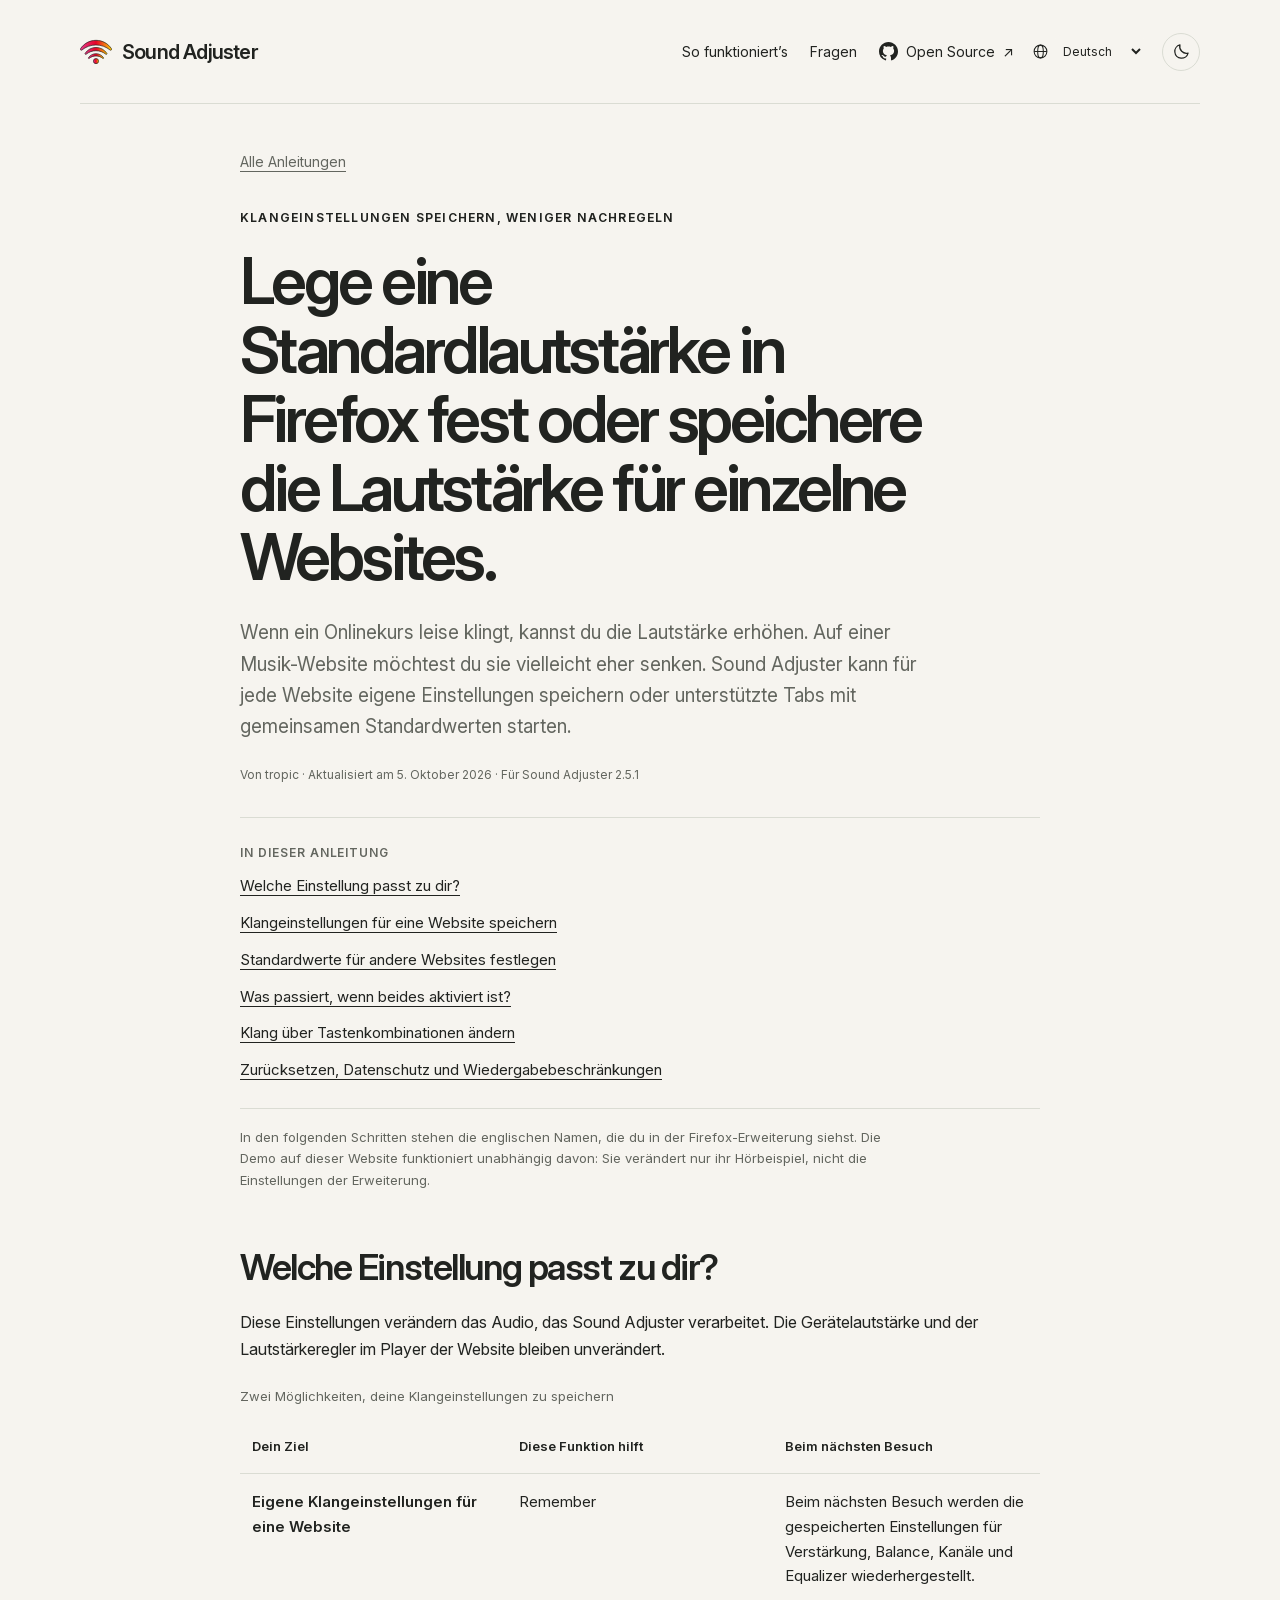
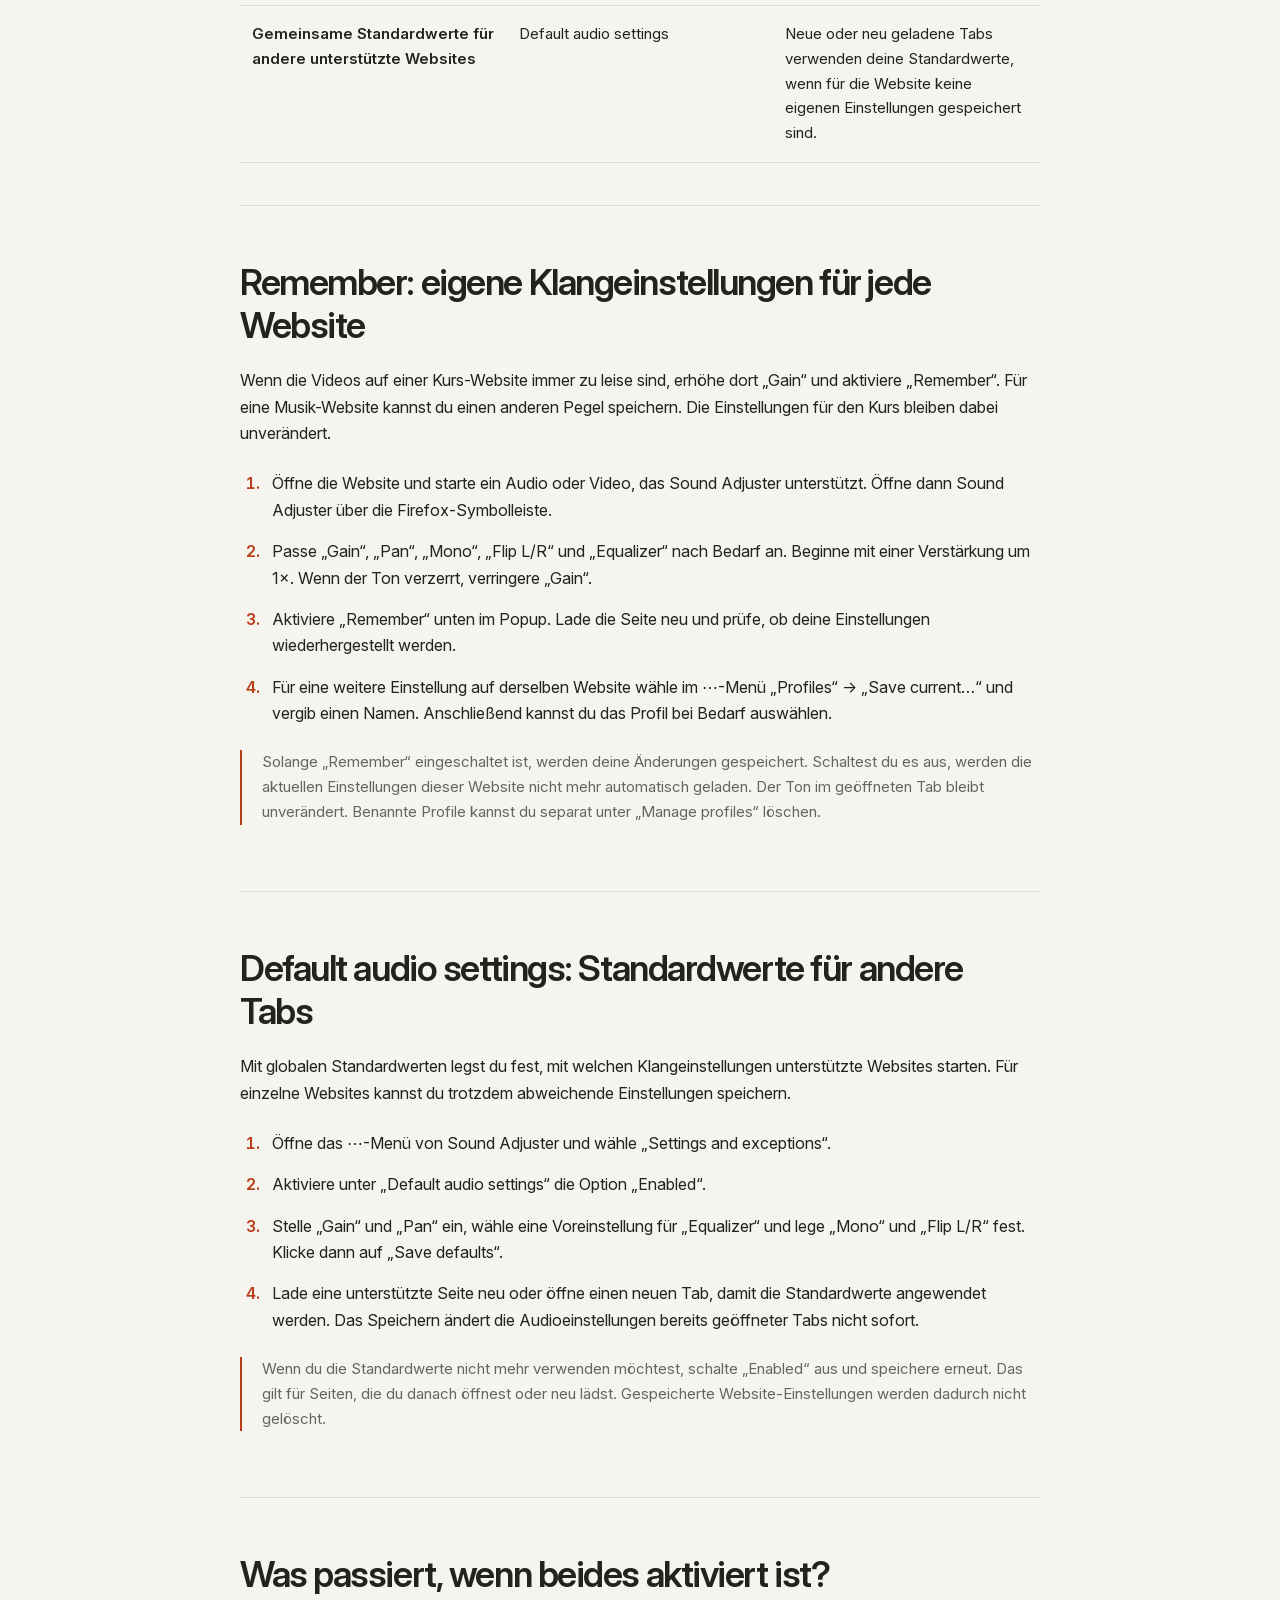
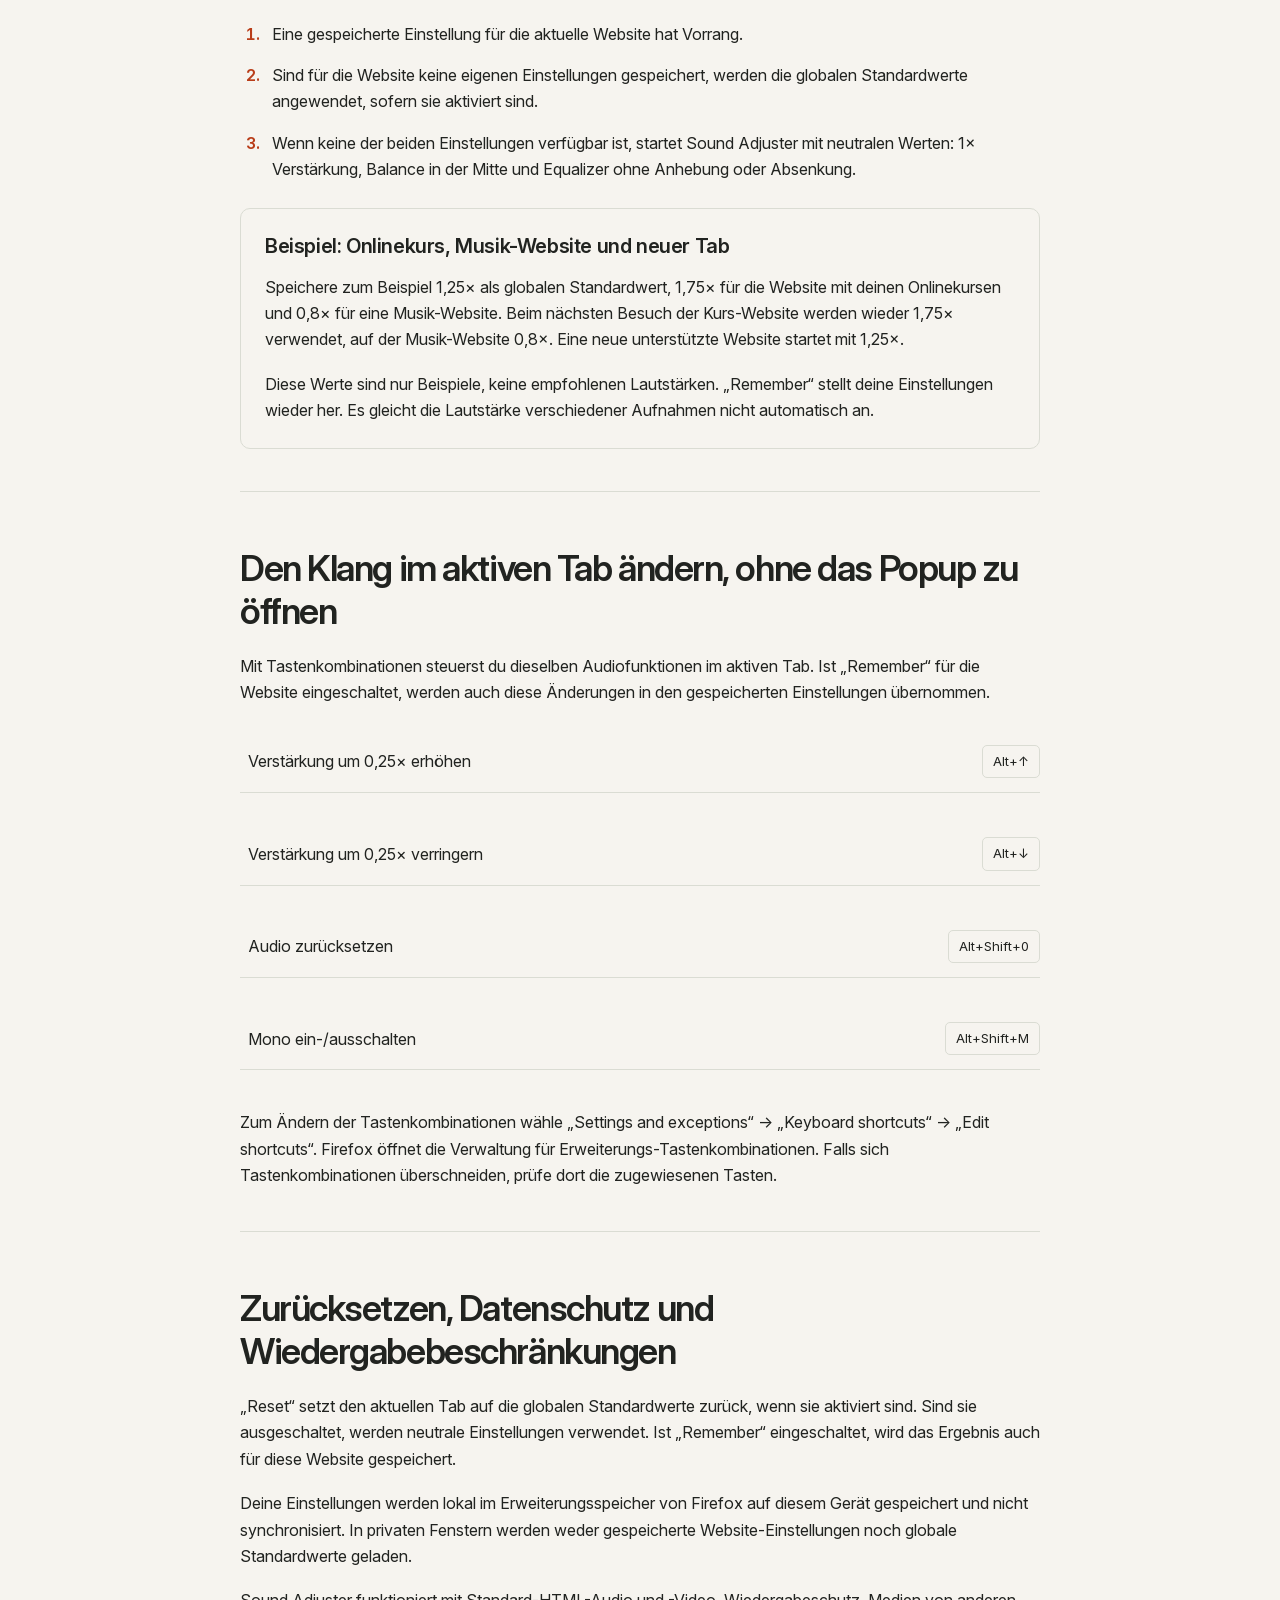
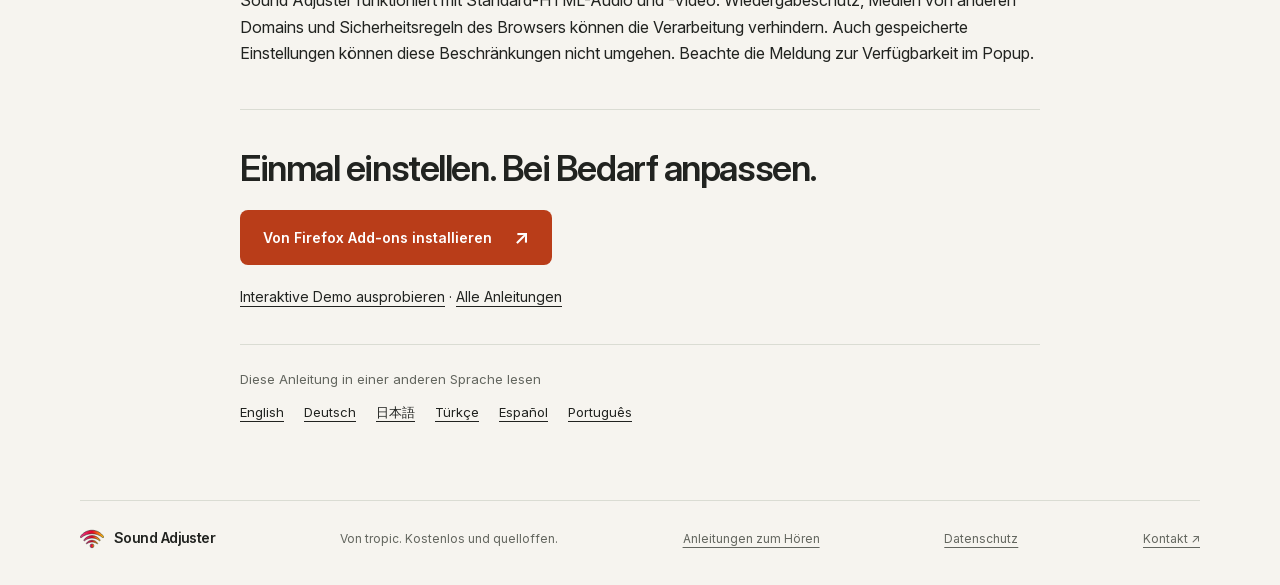
==== default-audio-settings-de.html @ 8ad69b67 "Refresh audio demo and add multilingual settings guide" ====
<!doctype html>
<html lang="de">
<head>
  <meta charset="utf-8">
  <meta name="viewport" content="width=device-width, initial-scale=1">
  <meta name="theme-color" content="#f6f4ef">
  <title>Standardlautstärke und Klangeinstellungen pro Website in Firefox - Sound Adjuster</title>
  <meta name="description" content="Lege eine Standardlautstärke in Firefox fest, speichere eigene Klangeinstellungen für jede Website und steuere den Klang im aktiven Tab mit den Tastenkombinationen von Sound Adjuster.">
  <meta property="og:type" content="article">
  <meta property="og:site_name" content="Sound Adjuster">
  <meta property="og:title" content="Standardlautstärke und Klangeinstellungen pro Website in Firefox - Sound Adjuster">
  <meta property="og:description" content="Lege eine Standardlautstärke in Firefox fest, speichere eigene Klangeinstellungen für jede Website und steuere den Klang im aktiven Tab mit den Tastenkombinationen von Sound Adjuster.">
  <link rel="canonical" href="https://sound-adjuster.github.io/default-audio-settings-de.html">
  <meta property="og:url" content="https://sound-adjuster.github.io/default-audio-settings-de.html">
  <meta name="twitter:card" content="summary_large_image">
  <meta property="og:image" content="https://sound-adjuster.github.io/assets/social-preview.png">
  <meta name="twitter:image" content="https://sound-adjuster.github.io/assets/social-preview.png">
  <meta name="twitter:title" content="Standardlautstärke und Klangeinstellungen pro Website in Firefox - Sound Adjuster">
  <meta name="twitter:description" content="Lege eine Standardlautstärke in Firefox fest, speichere eigene Klangeinstellungen für jede Website und steuere den Klang im aktiven Tab mit den Tastenkombinationen von Sound Adjuster.">
  <link rel="icon" href="assets/icon.svg" type="image/svg+xml">
  <link rel="preload" href="assets/InterVariable.woff2" as="font" type="font/woff2" crossorigin>
  <script src="theme.js"></script>
  <link rel="stylesheet" href="styles.css?v=20261005-guide2">
  <script src="locales.js?v=20261005-editorial1" defer></script>
  <script src="article-language.js?v=20261005-guide2" defer></script>
<script type="application/ld+json">
{
  "@context": "https://schema.org",
  "@type": "Article",
  "headline": "Lege eine Standardlautstärke in Firefox fest oder speichere die Lautstärke für einzelne Websites.",
  "description": "Lege eine Standardlautstärke in Firefox fest, speichere eigene Klangeinstellungen für jede Website und steuere den Klang im aktiven Tab mit den Tastenkombinationen von Sound Adjuster.",
  "mainEntityOfPage": "https://sound-adjuster.github.io/default-audio-settings-de.html",
  "image": "https://sound-adjuster.github.io/assets/social-preview.png",
  "dateModified": "2026-10-05",
  "author": {
    "@type": "Person",
    "name": "tropic"
  },
  "publisher": {
    "@type": "Organization",
    "name": "Sound Adjuster"
  },
  "inLanguage": "de"
}
</script>
  <link rel="alternate" hreflang="en" href="https://sound-adjuster.github.io/default-audio-settings.html">
  <link rel="alternate" hreflang="de" href="https://sound-adjuster.github.io/default-audio-settings-de.html">
  <link rel="alternate" hreflang="ja" href="https://sound-adjuster.github.io/default-audio-settings-ja.html">
  <link rel="alternate" hreflang="tr" href="https://sound-adjuster.github.io/default-audio-settings-tr.html">
  <link rel="alternate" hreflang="es" href="https://sound-adjuster.github.io/default-audio-settings-es.html">
  <link rel="alternate" hreflang="pt-PT" href="https://sound-adjuster.github.io/default-audio-settings-pt.html">
  <link rel="alternate" hreflang="x-default" href="https://sound-adjuster.github.io/default-audio-settings.html">
</head>
<body>
  <a class="skip" href="#main">Zum Inhalt springen</a>
  <header class="site-header wrap">
    <a class="brand" href="./" aria-label="Sound Adjuster Startseite"><img src="assets/icon.svg" width="32" height="32" alt=""><span>Sound Adjuster</span></a>
    <div class="header-actions">
      <nav aria-label="Hauptnavigation"><a class="nav-how" href="./#features">So funktioniert’s</a><a class="nav-questions" href="./#questions">Fragen</a><a class="source-link" href="https://github.com/tropicaddons/sound-adjuster" aria-label="Quellcode auf GitHub"><span class="github-mark" aria-hidden="true"></span><span class="source-label">Open Source</span><span aria-hidden="true">↗</span></a></nav>
      <label class="language-picker"><span class="visually-hidden">Sprache</span><svg width="17" height="17" viewbox="0 0 24 24" fill="none" stroke="currentColor" stroke-width="1.5" aria-hidden="true"><circle cx="12" cy="12" r="9"></circle><ellipse cx="12" cy="12" rx="4" ry="9"></ellipse><path d="M3 12h18"></path></svg><select id="site-language" aria-label="Sprache"><option value="en" lang="en">English</option><option value="de" lang="de" selected>Deutsch</option><option value="ja" lang="ja">日本語</option><option value="tr" lang="tr">Türkçe</option><option value="es" lang="es">Español</option><option value="pt" lang="pt">Português</option></select></label>
      <button class="theme-toggle" id="theme-toggle" type="button" aria-label="Dunkles Design" aria-pressed="false" title="Design wechseln"><svg class="moon-icon" viewbox="0 0 24 24" width="19" height="19" fill="none" stroke="currentColor" stroke-width="1.6" stroke-linecap="round" stroke-linejoin="round" aria-hidden="true"><path d="M20.3 14A8.5 8.5 0 0 1 10 3.7 8.5 8.5 0 1 0 20.3 14Z"></path></svg><svg class="sun-icon" viewbox="0 0 24 24" width="19" height="19" fill="none" stroke="currentColor" stroke-width="1.6" stroke-linecap="round" aria-hidden="true"><circle cx="12" cy="12" r="4"></circle><path d="M12 2v2m0 16v2M2 12h2m16 0h2M5 5l1.4 1.4m11.2 11.2L19 19M5 19l1.4-1.4M17.6 6.4 19 5"></path></svg></button>
    </div>
  </header>
  <main id="main" class="wrap guides-page audio-guide-page">
    <a class="back-link" href="guides.html">Alle Anleitungen</a>
    <article>
      <header><p class="eyebrow">Klangeinstellungen speichern, weniger nachregeln</p><h1>Lege eine Standardlautstärke in Firefox fest oder speichere die Lautstärke für einzelne Websites.</h1><p class="guide-intro">Wenn ein Onlinekurs leise klingt, kannst du die Lautstärke erhöhen. Auf einer Musik-Website möchtest du sie vielleicht eher senken. Sound Adjuster kann für jede Website eigene Einstellungen speichern oder unterstützte Tabs mit gemeinsamen Standardwerten starten.</p><p class="guide-byline">Von tropic · Aktualisiert am 5. Oktober 2026 · Für Sound Adjuster 2.5.1</p></header>
      <nav class="guide-contents" aria-label="In dieser Anleitung"><p>In dieser Anleitung</p><a href="#choose-settings">Welche Einstellung passt zu dir?</a><a href="#per-site-settings">Klangeinstellungen für eine Website speichern</a><a href="#global-defaults">Standardwerte für andere Websites festlegen</a><a href="#settings-priority">Was passiert, wenn beides aktiviert ist?</a><a href="#keyboard-shortcuts">Klang über Tastenkombinationen ändern</a><a href="#reset-and-limits">Zurücksetzen, Datenschutz und Wiedergabebeschränkungen</a></nav>
      <p class="guide-ui-note">In den folgenden Schritten stehen die englischen Namen, die du in der Firefox-Erweiterung siehst. Die Demo auf dieser Website funktioniert unabhängig davon: Sie verändert nur ihr Hörbeispiel, nicht die Einstellungen der Erweiterung.</p>
      <section class="listening-guide" id="choose-settings" aria-labelledby="choose-title"><h2 id="choose-title">Welche Einstellung passt zu dir?</h2><p>Diese Einstellungen verändern das Audio, das Sound Adjuster verarbeitet. Die Gerätelautstärke und der Lautstärkeregler im Player der Website bleiben unverändert.</p>
        <div class="guide-table-wrap"><table class="settings-comparison"><caption>Zwei Möglichkeiten, deine Klangeinstellungen zu speichern</caption><thead><tr><th scope="col">Dein Ziel</th><th scope="col">Diese Funktion hilft</th><th scope="col">Beim nächsten Besuch</th></tr></thead><tbody><tr><th scope="row">Eigene Klangeinstellungen für eine Website</th><td translate="no" lang="en">Remember</td><td>Beim nächsten Besuch werden die gespeicherten Einstellungen für Verstärkung, Balance, Kanäle und Equalizer wiederhergestellt.</td></tr><tr><th scope="row">Gemeinsame Standardwerte für andere unterstützte Websites</th><td translate="no" lang="en">Default audio settings</td><td>Neue oder neu geladene Tabs verwenden deine Standardwerte, wenn für die Website keine eigenen Einstellungen gespeichert sind.</td></tr></tbody></table></div>
      </section>
      <section class="listening-guide" id="per-site-settings" aria-labelledby="per-site-title"><h2 id="per-site-title">Remember: eigene Klangeinstellungen für jede Website</h2><p>Wenn die Videos auf einer Kurs-Website immer zu leise sind, erhöhe dort „Gain“ und aktiviere „Remember“. Für eine Musik-Website kannst du einen anderen Pegel speichern. Die Einstellungen für den Kurs bleiben dabei unverändert.</p><ol><li>Öffne die Website und starte ein Audio oder Video, das Sound Adjuster unterstützt. Öffne dann Sound Adjuster über die Firefox-Symbolleiste.</li><li>Passe „Gain“, „Pan“, „Mono“, „Flip L/R“ und „Equalizer“ nach Bedarf an. Beginne mit einer Verstärkung um 1×. Wenn der Ton verzerrt, verringere „Gain“.</li><li>Aktiviere „Remember“ unten im Popup. Lade die Seite neu und prüfe, ob deine Einstellungen wiederhergestellt werden.</li><li>Für eine weitere Einstellung auf derselben Website wähle im ⋯-Menü „Profiles“ → „Save current…“ und vergib einen Namen. Anschließend kannst du das Profil bei Bedarf auswählen.</li></ol><p class="guide-note">Solange „Remember“ eingeschaltet ist, werden deine Änderungen gespeichert. Schaltest du es aus, werden die aktuellen Einstellungen dieser Website nicht mehr automatisch geladen. Der Ton im geöffneten Tab bleibt unverändert. Benannte Profile kannst du separat unter „Manage profiles“ löschen.</p></section>
      <section class="listening-guide" id="global-defaults" aria-labelledby="global-title"><h2 id="global-title">Default audio settings: Standardwerte für andere Tabs</h2><p>Mit globalen Standardwerten legst du fest, mit welchen Klangeinstellungen unterstützte Websites starten. Für einzelne Websites kannst du trotzdem abweichende Einstellungen speichern.</p><ol><li>Öffne das ⋯-Menü von Sound Adjuster und wähle „Settings and exceptions“.</li><li>Aktiviere unter „Default audio settings“ die Option „Enabled“.</li><li>Stelle „Gain“ und „Pan“ ein, wähle eine Voreinstellung für „Equalizer“ und lege „Mono“ und „Flip L/R“ fest. Klicke dann auf „Save defaults“.</li><li>Lade eine unterstützte Seite neu oder öffne einen neuen Tab, damit die Standardwerte angewendet werden. Das Speichern ändert die Audioeinstellungen bereits geöffneter Tabs nicht sofort.</li></ol><p class="guide-note">Wenn du die Standardwerte nicht mehr verwenden möchtest, schalte „Enabled“ aus und speichere erneut. Das gilt für Seiten, die du danach öffnest oder neu lädst. Gespeicherte Website-Einstellungen werden dadurch nicht gelöscht.</p></section>
      <section class="listening-guide" id="settings-priority" aria-labelledby="priority-title"><h2 id="priority-title">Was passiert, wenn beides aktiviert ist?</h2><ol class="settings-priority"><li>Eine gespeicherte Einstellung für die aktuelle Website hat Vorrang.</li><li>Sind für die Website keine eigenen Einstellungen gespeichert, werden die globalen Standardwerte angewendet, sofern sie aktiviert sind.</li><li>Wenn keine der beiden Einstellungen verfügbar ist, startet Sound Adjuster mit neutralen Werten: 1× Verstärkung, Balance in der Mitte und Equalizer ohne Anhebung oder Absenkung.</li></ol><div class="guide-example"><h3>Beispiel: Onlinekurs, Musik-Website und neuer Tab</h3><p>Speichere zum Beispiel 1,25× als globalen Standardwert, 1,75× für die Website mit deinen Onlinekursen und 0,8× für eine Musik-Website. Beim nächsten Besuch der Kurs-Website werden wieder 1,75× verwendet, auf der Musik-Website 0,8×. Eine neue unterstützte Website startet mit 1,25×.</p><p>Diese Werte sind nur Beispiele, keine empfohlenen Lautstärken. „Remember“ stellt deine Einstellungen wieder her. Es gleicht die Lautstärke verschiedener Aufnahmen nicht automatisch an.</p></div></section>
      <section class="listening-guide" id="keyboard-shortcuts" aria-labelledby="shortcuts-title"><h2 id="shortcuts-title">Den Klang im aktiven Tab ändern, ohne das Popup zu öffnen</h2><p>Mit Tastenkombinationen steuerst du dieselben Audiofunktionen im aktiven Tab. Ist „Remember“ für die Website eingeschaltet, werden auch diese Änderungen in den gespeicherten Einstellungen übernommen.</p><ul class="guide-shortcuts"><li><span>Verstärkung um 0,25× erhöhen</span><kbd>Alt+↑</kbd></li><li><span>Verstärkung um 0,25× verringern</span><kbd>Alt+↓</kbd></li><li><span>Audio zurücksetzen</span><kbd>Alt+Shift+0</kbd></li><li><span>Mono ein-/ausschalten</span><kbd>Alt+Shift+M</kbd></li></ul><p>Zum Ändern der Tastenkombinationen wähle „Settings and exceptions“ → „Keyboard shortcuts“ → „Edit shortcuts“. Firefox öffnet die Verwaltung für Erweiterungs-Tastenkombinationen. Falls sich Tastenkombinationen überschneiden, prüfe dort die zugewiesenen Tasten.</p></section>
      <section class="listening-guide" id="reset-and-limits" aria-labelledby="reset-title"><h2 id="reset-title">Zurücksetzen, Datenschutz und Wiedergabebeschränkungen</h2><p>„Reset“ setzt den aktuellen Tab auf die globalen Standardwerte zurück, wenn sie aktiviert sind. Sind sie ausgeschaltet, werden neutrale Einstellungen verwendet. Ist „Remember“ eingeschaltet, wird das Ergebnis auch für diese Website gespeichert.</p><p>Deine Einstellungen werden lokal im Erweiterungsspeicher von Firefox auf diesem Gerät gespeichert und nicht synchronisiert. In privaten Fenstern werden weder gespeicherte Website-Einstellungen noch globale Standardwerte geladen.</p><p>Sound Adjuster funktioniert mit Standard-HTML-Audio und -Video. Wiedergabeschutz, Medien von anderen Domains und Sicherheitsregeln des Browsers können die Verarbeitung verhindern. Auch gespeicherte Einstellungen können diese Beschränkungen nicht umgehen. Beachte die Meldung zur Verfügbarkeit im Popup.</p></section>
      <section class="guide-support"><h2>Einmal einstellen. Bei Bedarf anpassen.</h2><a class="button" href="https://addons.mozilla.org/en-US/firefox/addon/sound-adjuster/?utm_source=product_site&amp;utm_medium=website&amp;utm_campaign=firefox_launch&amp;utm_content=default_audio_guide">Von Firefox Add-ons installieren<span aria-hidden="true">↗</span></a><p><a href="./#demo">Interaktive Demo ausprobieren</a> · <a href="guides.html">Alle Anleitungen</a></p></section>
    </article>
    <nav class="article-language-links" aria-label="Diese Anleitung in einer anderen Sprache lesen"><p>Diese Anleitung in einer anderen Sprache lesen</p><a href="default-audio-settings.html" lang="en" hreflang="en">English</a><a href="default-audio-settings-de.html" lang="de" hreflang="de">Deutsch</a><a href="default-audio-settings-ja.html" lang="ja" hreflang="ja">日本語</a><a href="default-audio-settings-tr.html" lang="tr" hreflang="tr">Türkçe</a><a href="default-audio-settings-es.html" lang="es" hreflang="es">Español</a><a href="default-audio-settings-pt.html" lang="pt-PT" hreflang="pt-PT">Português</a></nav>
  </main>
  <footer class="site-footer wrap"><a class="brand" href="./"><img src="assets/icon.svg" width="24" height="24" alt=""><span>Sound Adjuster</span></a><p>Von tropic. Kostenlos und quelloffen.</p><a class="guides-link" href="guides.html">Anleitungen zum Hören</a><a class="privacy-link" href="privacy.html">Datenschutz</a><a href="mailto:tropicaddons@proton.me">Kontakt <span aria-hidden="true">↗</span></a></footer>
</body>
</html>
---- styles.css ----
:root{--paper:#f6f4ef;--ink:#212320;--muted:#63665f;--line:#dadcd3;--accent:#b93d19;--soft:#e9e9e1;--dark:#242823;--white:#fff;--radius:18px;color-scheme:light}
*{box-sizing:border-box}html{scroll-behavior:smooth;scroll-padding-top:32px}body{margin:0;background:var(--paper);color:var(--ink);font:16px/1.65 -apple-system,BlinkMacSystemFont,"Segoe UI",Arial,sans-serif;-webkit-font-smoothing:antialiased}a{color:inherit;text-underline-offset:4px}img{max-width:100%;height:auto;display:block}h1,h2,h3,p,figure{margin:0}h1,h2,h3{line-height:1.12;font-weight:600}h1,h2{letter-spacing:-.055em}a:focus-visible,summary:focus-visible{outline:3px solid var(--accent);outline-offset:6px}.wrap{width:min(1120px,calc(100% - 64px));margin-inline:auto}.skip{position:fixed;left:16px;top:-80px;background:var(--white);padding:12px 20px;z-index:10}.skip:focus{top:12px}.site-header{display:flex;justify-content:space-between;align-items:center;gap:24px;min-height:104px;border-bottom:1px solid var(--line)}.brand{display:inline-flex;align-items:center;gap:10px;text-decoration:none;font-weight:650;letter-spacing:-.03em;white-space:nowrap;font-size:19px}.brand img{flex-shrink:0}.site-header nav{display:flex;gap:30px;font-size:14px}.site-header nav a{text-decoration:none}.site-header nav a:hover{text-decoration:underline}.hero{display:grid;grid-template-columns:1.1fr 1fr;gap:48px;align-items:center;padding-block:88px 94px}.eyebrow{font-size:12px;letter-spacing:.1em;font-weight:650;text-transform:uppercase;display:flex;gap:8px;align-items:center}.status-dot{width:6px;height:6px;background:var(--accent);border-radius:50%}.hero h1{font-size:clamp(54px,6.6vw,86px);line-height:1.02;margin-block:25px}.accent{color:var(--accent)}.intro{font-size:19px;line-height:1.65;max-width:420px;color:var(--muted);margin-bottom:32px}.button{display:inline-flex;justify-content:center;align-items:center;gap:22px;padding:16px 23px;background:var(--accent);color:var(--white);text-decoration:none;font-weight:600;font-size:14px;border-radius:8px;min-height:54px;transition:background .15s}.button:hover{background:#993012}.button span{font-size:20px;line-height:1}.button-note{margin-top:15px;font-size:12px;color:var(--muted)}.product-stage{background:var(--soft);padding:42px 36px;display:flex;align-items:center;justify-content:center;border-radius:var(--radius);min-height:464px}.product-stage img{width:328px;border-radius:13px;box-shadow:0 16px 32px #1c231522}.product-figure figcaption{color:var(--muted);font-size:12px;text-align:center;margin-top:16px}.features{padding-block:65px 86px;border-top:1px solid var(--line);display:grid;grid-template-columns:1fr 1.15fr;gap:70px}.section-heading h2{font-size:40px;margin-top:20px;line-height:1.12}.feature-list article{display:flex;gap:22px;padding:28px 0;border-bottom:1px solid var(--line)}.feature-list article:first-child{padding-top:0}.feature-list article:last-child{border-bottom:0;padding-bottom:0}.feature-number{color:var(--accent);font:12px/1.8 monospace}.feature-list h3{font-size:19px;letter-spacing:-.025em;margin-bottom:10px}.feature-list p{color:var(--muted);font-size:15px;max-width:430px}.remember-band{background:var(--dark);color:var(--paper)}.remember-content{padding-block:80px;display:grid;grid-template-columns:1fr 1fr;column-gap:80px}.remember-content .eyebrow{grid-column:1/-1;color:#d3a790;margin-bottom:22px}.remember-content h2{grid-row:2/4;font-size:53px}.remember-content>p:not(.eyebrow){max-width:420px;color:#dde0d6;align-self:center;font-size:18px}.remember-content .quiet-note{font-size:13px!important;margin-top:20px;color:#b7bdb1!important}.questions{display:grid;grid-template-columns:1fr 1.15fr;gap:70px;padding-block:90px}.question-list details{border-bottom:1px solid var(--line);padding:19px 0}.question-list details:first-child{padding-top:0}.question-list summary{cursor:pointer;font-weight:550;font-size:16px;list-style:none;display:flex;justify-content:space-between;gap:20px;align-items:center}.question-list summary::-webkit-details-marker{display:none}.question-list summary::after{content:"+";color:var(--accent);font-size:22px;font-weight:400}.question-list details[open] summary::after{content:"−"}.question-list details p{font-size:14px;color:var(--muted);padding-block:15px 3px;max-width:470px}.question-list a:hover{color:var(--accent)}.closing{border-top:1px solid var(--line);padding-block:44px 65px;display:flex;gap:30px;align-items:center;justify-content:space-between}.closing h2{font-size:43px}.site-footer{border-top:1px solid var(--line);padding-block:26px 34px;display:flex;gap:24px;align-items:center;justify-content:space-between}.site-footer .brand{font-size:14px}.site-footer p,.site-footer>a:last-child{font-size:12px;color:var(--muted)}
@media(min-width:1400px){.hero{padding-block:106px}}@media(max-width:800px){.wrap{width:calc(100% - 40px)}.site-header{min-height:86px}.site-header nav{gap:18px}.site-header nav a:last-child{display:none}.hero{gap:26px;padding-block:55px}.hero h1{font-size:58px}.intro{font-size:17px}.product-stage{padding:25px 16px;min-height:0}.hero .button{font-size:12px;padding:14px 15px;gap:10px}.features,.questions{gap:36px;grid-template-columns:1fr 1.1fr}.section-heading h2{font-size:32px}.remember-content{column-gap:35px}.remember-content h2{font-size:43px}.site-footer{flex-wrap:wrap}.site-footer p{margin-right:auto}}
@media(max-width:580px){.wrap{width:calc(100% - 36px)}.site-header{min-height:78px}.brand{font-size:17px}.site-header nav a:first-child{display:none}.site-header nav{font-size:13px}.hero{grid-template-columns:1fr;gap:35px;padding-block:42px 45px}.hero h1{font-size:64px}.hero-copy{max-width:430px}.intro{font-size:18px;max-width:360px}.hero .button{font-size:14px;padding:16px 20px;gap:17px}.button-note{font-size:11px}.product-stage{padding:28px 24px}.product-stage img{width:min(290px,100%)}.features,.questions{grid-template-columns:1fr;gap:34px;padding-block:48px}.section-heading h2{font-size:36px}.feature-list h3{font-size:18px}.remember-content{grid-template-columns:1fr;padding-block:50px}.remember-content h2{grid-row:auto;font-size:45px;margin-bottom:24px}.remember-content .eyebrow{grid-column:auto}.remember-content>p:not(.eyebrow){font-size:17px}.closing{align-items:flex-start;flex-direction:column;padding-block:35px 42px;gap:22px}.closing h2{font-size:36px}.site-footer{gap:12px 24px}.site-footer .brand{width:100%}.site-footer p{max-width:210px}}
@media(prefers-reduced-motion:reduce){html{scroll-behavior:auto}.button{transition:none}}

/* Site typography and theme. The font is served locally, including real variable weights. */
@font-face{font-family:Inter;src:url('assets/InterVariable.woff2') format('woff2');font-style:normal;font-weight:100 900;font-display:swap}
:root{--font:Inter,"Segoe UI",Arial,sans-serif;--button:#b93d19;--button-hover:#993012;--stage-shadow:#1c231522;--panel:#fafaf7;--panel-inner:#f0f1eb;--panel-ink:#252923;--panel-muted:#697062;--panel-line:#d8dcd1;--panel-control:#e2e5db;--panel-accent:#ba421e;--panel-track:#c5cbbd}
:root[data-theme="dark"]{color-scheme:dark;--paper:#181b18;--ink:#f2f3eb;--muted:#b0b7a9;--line:#353b32;--accent:#f29c7d;--soft:#232821;--dark:#111510;--stage-shadow:#0005;--panel:#161916;--panel-inner:#1e221d;--panel-ink:#f1f3eb;--panel-muted:#a5ae9e;--panel-line:#363d31;--panel-control:#2d3428;--panel-accent:#ff885e;--panel-track:#45503d}
body{font-family:var(--font);font-synthesis:none;font-optical-sizing:auto;-moz-osx-font-smoothing:grayscale}button,input,output{font:inherit}button{cursor:pointer}button:disabled{cursor:default;opacity:.55}button:focus-visible,input:focus-visible{outline:3px solid var(--accent);outline-offset:4px}.brand{font-family:var(--font);font-weight:600;letter-spacing:-.04em;font-size:20px;line-height:1.2}.site-header .brand{min-height:42px}.button{background:var(--button)}.button:hover{background:var(--button-hover)}.remember-band{color:#f6f4ef}.skip{background:var(--paper);color:var(--ink)}.header-actions{display:flex;align-items:center;gap:25px}.site-header nav{align-items:center;gap:28px}.site-header nav a.source-link{display:inline-flex;gap:8px;align-items:center;white-space:nowrap}.github-mark{display:inline-block;flex:none;width:19px;height:19px;background:currentColor;mask:url('assets/github.svg') no-repeat center/contain;-webkit-mask:url('assets/github.svg') no-repeat center/contain}.theme-toggle{width:38px;height:38px;display:grid;place-items:center;flex-shrink:0;border:1px solid var(--line);border-radius:50%;color:var(--ink);background:transparent}.theme-toggle:hover{background:var(--soft)}.theme-toggle svg{grid-area:1/1}.sun-icon{display:none}:root[data-theme="dark"] .sun-icon{display:block}:root[data-theme="dark"] .moon-icon{display:none}.visually-hidden{position:absolute;width:1px;height:1px;overflow:hidden;clip-path:inset(50%);white-space:nowrap;padding:0;border:0}.product-stage{padding:34px 28px;align-items:center;min-height:488px}.hero{align-items:start}.hero-copy{align-self:center}.demo{width:100%;max-width:356px;border:1px solid var(--panel-line);border-radius:16px;background:var(--panel);color:var(--panel-ink);padding:20px;box-shadow:0 18px 36px var(--stage-shadow);font-size:12px;line-height:1.4}.demo-heading{display:flex;align-items:center;justify-content:space-between;gap:12px;margin-bottom:18px;font-size:17px;letter-spacing:-.035em;font-weight:600}.demo-badge{font-size:9px;font-weight:500;letter-spacing:.015em;white-space:nowrap;border:1px solid var(--panel-line);border-radius:20px;padding:4px 7px;color:var(--panel-muted)}.demo-controls{margin:0;padding:15px;border:1px solid var(--panel-line);border-radius:10px;background:var(--panel-inner);min-width:0}.demo-section-heading{display:flex;align-items:center;justify-content:space-between;gap:16px;font-size:11px;font-weight:600;margin-bottom:20px}.demo-reset{font-size:10px;font-weight:450;color:var(--panel-muted);background:var(--panel-control);border:1px solid var(--panel-line);border-radius:5px;padding:6px 9px}.demo-slider-row{display:grid;grid-template-columns:36px minmax(0,1fr) 40px;align-items:center;gap:10px;margin-bottom:20px;font-size:11px;color:var(--panel-muted)}.demo-slider-row output{font-size:10px;display:block;text-align:center;font-variant-numeric:tabular-nums;background:var(--panel-control);color:var(--panel-ink);padding:5px 0;border-radius:5px;line-height:1.25}.demo-slider-row input{margin:0;width:100%;height:22px;appearance:none;background:transparent;cursor:pointer}.demo-slider-row input::-webkit-slider-runnable-track{height:4px;border-radius:3px;background:linear-gradient(to right,var(--panel-accent) var(--fill,20%),var(--panel-track) var(--fill,20%))}.demo-slider-row input::-webkit-slider-thumb{appearance:none;width:15px;height:15px;border:2px solid var(--panel-inner);border-radius:50%;background:var(--panel-accent);margin-top:-5.5px;box-shadow:0 0 0 1px var(--panel-accent)}.demo-slider-row input::-moz-range-track{height:4px;border-radius:3px;background:var(--panel-track)}.demo-slider-row input::-moz-range-progress{height:4px;border-radius:3px;background:var(--panel-accent)}.demo-slider-row input::-moz-range-thumb{width:12px;height:12px;border:2px solid var(--panel-inner);border-radius:50%;background:var(--panel-accent);box-shadow:0 0 0 1px var(--panel-accent)}.demo-eq{border-top:1px solid var(--panel-line);padding-top:14px}.demo summary{display:flex;align-items:center;justify-content:space-between;list-style:none;cursor:pointer;font-size:11px;font-weight:550;min-height:26px}.demo summary::-webkit-details-marker{display:none}.demo summary>span{color:var(--panel-muted);font-size:14px;transition:transform .15s}.demo details[open]>summary>span{transform:rotate(180deg)}.eq-bands{display:grid;grid-template-columns:repeat(5,minmax(0,1fr));gap:7px;padding:13px 0 5px}.eq-bands label{display:flex;align-items:center;flex-direction:column;gap:8px;min-width:0;font-size:8px;color:var(--panel-muted);white-space:nowrap}.eq-bands input{writing-mode:vertical-lr;direction:rtl;width:20px;height:77px;accent-color:var(--panel-accent);cursor:pointer}.eq-bands output{font-size:8px;font-variant-numeric:tabular-nums}.demo-channels{display:flex;gap:20px;padding:13px 0 18px;color:var(--panel-muted);font-size:10px}.demo-channels label{display:flex;gap:5px;align-items:center;cursor:pointer}.demo input[type="checkbox"]{accent-color:var(--panel-accent)}.demo-channels input{width:13px;height:13px;margin:0}.demo-site-row{display:flex;align-items:center;justify-content:space-between;gap:8px;border-top:1px solid var(--panel-line);padding-top:14px;font-size:10px;color:var(--panel-muted)}.remember-switch{position:relative;display:flex;align-items:center;gap:7px;cursor:pointer}.remember-switch input{position:absolute;right:0;width:30px;height:18px;opacity:0;margin:0;cursor:pointer}.switch-track{width:28px;height:16px;border-radius:12px;border:1px solid var(--panel-track);background:var(--panel-control);position:relative}.switch-track:before{content:"";width:10px;height:10px;border-radius:50%;background:var(--panel-muted);position:absolute;left:2px;top:2px;transition:transform .15s}.remember-switch input:checked+.switch-track{background:var(--panel-accent);border-color:var(--panel-accent)}.remember-switch input:checked+.switch-track:before{background:var(--panel-inner);transform:translateX(12px)}.remember-switch input:focus-visible+.switch-track{outline:2px solid var(--panel-accent);outline-offset:4px}.demo-profiles{margin-top:12px}.demo-profiles>summary{font-weight:450;color:var(--panel-muted);font-size:10px}.demo-profiles>p{font-size:10px;color:var(--panel-muted);margin:8px 0}.demo-profiles ul{list-style:none;padding:0;margin:0 0 9px}.demo-profiles li{display:flex;gap:4px;margin-top:5px}.empty-profiles{font-size:10px;color:var(--panel-muted);padding:3px 0}.load-profile{flex:1;min-width:0;overflow-wrap:anywhere;text-align:left}.demo-profiles button{padding:6px 8px;border:1px solid var(--panel-line);border-radius:5px;color:var(--panel-ink);background:var(--panel-control);font-size:10px}.remove-profile{width:28px;flex-shrink:0}.profile-save{display:flex;gap:6px}.profile-save input{width:100%;min-width:0;padding:7px 8px;border:1px solid var(--panel-line);background:var(--panel);color:var(--panel-ink);border-radius:5px;font-size:10px}.profile-save input::placeholder{color:var(--panel-muted)}.sample-play{width:100%;display:flex;align-items:center;justify-content:center;gap:10px;margin-top:17px;border:1px solid var(--panel-line);border-radius:7px;background:var(--panel-control);color:var(--panel-ink);padding:11px 12px;font-size:12px;font-weight:550;min-height:40px}.sample-play:hover{border-color:var(--panel-accent)}.play-symbol{font-size:10px}.sample-signal{display:flex;gap:2px;align-items:center;height:14px;margin-left:auto}.sample-signal i{display:block;width:2px;height:4px;border-radius:2px;background:var(--panel-accent)}.sample-signal i:nth-child(2){height:9px}.sample-signal i:nth-child(3){height:6px}.demo[data-playing="true"] .sample-signal i{animation:sample-pulse .8s ease-in-out infinite alternate}.demo[data-playing="true"] .sample-signal i:nth-child(2){animation-delay:-.3s}.demo[data-playing="true"] .sample-signal i:nth-child(3){animation-delay:-.6s}.demo-status{font-size:9px;text-align:center;color:var(--panel-muted);margin-top:10px;min-height:26px;line-height:1.45}.sample-play .play-symbol{margin-left:auto}
@keyframes sample-pulse{from{transform:scaleY(.4)}to{transform:scaleY(1.4)}}
@media(max-width:950px){.header-actions{gap:16px}.site-header nav{gap:18px}.demo{padding:16px}.product-stage{padding:25px 18px}.demo-controls{padding:13px}.demo-slider-row{grid-template-columns:30px minmax(0,1fr) 37px;gap:7px}}
@media(max-width:800px){.site-header nav .nav-how{display:none}.site-header nav a.source-link{display:inline-flex}.header-actions{gap:13px}.site-header nav{gap:16px}.demo-heading{font-size:15px}.demo-badge{font-size:8px}.product-stage{padding:22px 13px}.demo{padding:14px}.demo-controls{padding:11px}.demo-slider-row{font-size:10px;grid-template-columns:27px minmax(0,1fr) 34px;gap:6px}.demo-heading{gap:5px}.demo-channels{gap:12px}}
@media(max-width:700px){.hero{grid-template-columns:1fr;gap:34px}.hero-copy{max-width:520px}.hero h1{font-size:64px}.intro{max-width:440px}.product-stage{min-height:0;padding:30px}.demo{max-width:356px;padding:20px}.demo-heading{font-size:17px}.demo-badge{font-size:9px}.demo-controls{padding:15px}.demo-slider-row{font-size:11px;grid-template-columns:36px minmax(0,1fr) 40px;gap:10px}.hero .button{font-size:14px;padding:16px 20px}}
@media(max-width:580px){.site-header nav .nav-questions{display:none}.site-header .brand{font-size:18px;gap:8px}.site-header .brand img{width:28px;height:28px}.header-actions{gap:10px}.site-header nav .source-link{gap:6px;font-size:12px}.source-link>span:last-child{display:none}.theme-toggle{width:34px;height:34px}.github-mark{width:18px;height:18px}.product-stage{padding:25px 20px}.hero h1{font-size:60px}.product-figure figcaption{font-size:11px}}
@media(max-width:370px){.source-label{display:none}.site-header .brand{font-size:16px}.product-stage{padding:20px 12px}.demo{padding:14px}.demo-controls{padding:12px}.demo-slider-row{grid-template-columns:30px minmax(0,1fr) 36px;gap:7px}.hero h1{font-size:54px}.button{max-width:100%;font-size:12px!important}}
@media(prefers-reduced-motion:reduce){.sample-signal i{animation:none!important}.switch-track:before,.demo summary>span{transition:none}}

/* Language choice stays visible at every width. Long translations can wrap. */
.site-footer .privacy-link{font-size:12px;color:var(--muted)}
.privacy-page{max-width:760px;padding-block:56px 72px;overflow-wrap:break-word}
.privacy-page .back-link{display:inline-block;font-size:14px;color:var(--muted);margin-bottom:28px}
.privacy-page h1{font-size:clamp(40px,6vw,64px);margin-bottom:20px}
.privacy-page .privacy-intro{font-size:19px;color:var(--muted);margin-bottom:40px}
.privacy-page section{padding-block:26px;border-top:1px solid var(--line)}
.privacy-page h2{font-size:25px;letter-spacing:-.025em;margin-bottom:15px;line-height:1.25}
.privacy-page section p{color:var(--muted);margin-top:12px}
.privacy-page a:hover{color:var(--accent)}
.privacy-page .privacy-updated{font-size:12px;color:var(--muted);margin-top:22px}
@media(max-width:580px){.privacy-page{padding-block:32px 45px}.privacy-page .privacy-intro{font-size:17px}.privacy-page h2{font-size:23px}}
.language-picker{display:inline-flex;align-items:center;gap:6px;color:var(--ink);flex-shrink:0}
.language-picker select{font:inherit;font-size:12px;max-width:112px;padding:8px 4px;border:0;border-radius:6px;background:var(--paper);color:var(--ink);cursor:pointer}
.language-picker select:focus-visible{outline:2px solid var(--accent);outline-offset:3px}
.header-actions{gap:18px}.site-header nav{gap:22px}.hero-copy,.product-figure{min-width:0}
.hero h1{overflow-wrap:break-word}.hero:lang(tr) h1{font-size:clamp(48px,5.9vw,76px)}
.hero:lang(ja) h1{letter-spacing:-.04em}.eyebrow:lang(ja){letter-spacing:.04em}
.demo-slider-row>span{overflow-wrap:anywhere;font-size:10px;line-height:1.25}
.eq-bands label>span{min-height:22px;display:flex;align-items:center;justify-content:center;text-align:center;line-height:1.15}
.demo-heading{flex-wrap:wrap}.demo-reset{white-space:nowrap}.sample-play{min-height:42px;height:auto}
@media(max-width:950px){.header-actions{gap:12px}.site-header nav{gap:15px}.site-header .brand{font-size:18px}}
@media(max-width:800px){.site-header nav .nav-questions{display:none}.hero h1{font-size:56px}.hero:lang(tr) h1{font-size:50px}}
@media(max-width:580px){
  .site-header{display:grid;grid-template-columns:minmax(0,1fr) auto;gap:6px 16px;padding-block:13px;min-height:106px}
  .site-header>.brand{grid-column:1;grid-row:1}.header-actions{display:contents}
  .site-header .theme-toggle{grid-column:2;grid-row:1;justify-self:end}
  .site-header nav{grid-column:1;grid-row:2}.language-picker{grid-column:2;grid-row:2;justify-self:end}
  .site-header nav a.source-link{font-size:12px}.source-label{display:inline}
  .language-picker select{font-size:12px;max-width:106px;padding-block:4px}
  .language-picker svg{width:15px;height:15px}.hero h1{font-size:58px}.hero:lang(tr) h1{font-size:50px}
}
@media(max-width:370px){.hero h1{font-size:52px}.hero:lang(tr) h1{font-size:46px}.hero .button{font-size:12px;padding-inline:14px;gap:10px}}

/* Short, readable instructions share the product site's typography and themes. */
.guides-teaser{display:flex;align-items:center;justify-content:space-between;gap:36px;padding-block:55px;border-bottom:1px solid var(--line)}
.guides-teaser h2{max-width:560px;font-size:32px;line-height:1.2;margin-top:14px}
.guides-teaser>a{font-size:14px;flex-shrink:0}.guides-teaser a:hover,.guide-demo:hover{color:var(--accent)}
.site-footer>.guides-link{font-size:12px;color:var(--muted)}
.guides-page{max-width:800px;padding-block:44px 76px}
.guides-page>.back-link{display:inline-block;margin-bottom:35px;color:var(--muted);font-size:14px}
.guides-page h1{font-size:clamp(40px,5vw,66px);line-height:1.08;max-width:700px;margin-block:18px 26px}
.guide-intro{font-size:19px;color:var(--muted);max-width:710px}
.guide-byline{font-size:12px;color:var(--muted);margin-top:22px}
.guide-contents{display:grid;gap:12px;border-block:1px solid var(--line);padding-block:25px;margin-block:32px 18px}
.guide-contents p{font-size:12px;font-weight:600;text-transform:uppercase;letter-spacing:.08em;color:var(--muted)}
.guide-contents a{width:fit-content;font-size:15px}.guide-ui-note{color:var(--muted);font-size:13px;max-width:680px}
.listening-guide{padding-block:42px;border-bottom:1px solid var(--line);scroll-margin-top:30px}
.listening-guide h2,.guide-limits h2,.guide-support h2{font-size:clamp(27px,3vw,36px);letter-spacing:-.04em;line-height:1.2;margin-block:13px 20px}
.guide-answer{font-size:18px}.listening-guide ol{padding-left:24px;margin-block:24px}.listening-guide li{padding-left:8px;margin-block:15px}.listening-guide li::marker{color:var(--accent);font-weight:600}
.guide-note{border-left:2px solid var(--accent);padding-left:20px;color:var(--muted);font-size:15px;margin-bottom:24px}
.guide-demo{display:inline-block;font-size:14px}.guide-limits{padding-top:32px}.guide-limits p{color:var(--muted)}
.guide-support{padding-top:24px}.guide-support p{margin-top:20px;font-size:14px}
@media(max-width:800px){.site-footer{flex-wrap:wrap}.guides-teaser>a{flex-shrink:1}}
@media(max-width:580px){.guides-teaser{align-items:flex-start;flex-direction:column;padding-block:35px;gap:22px}.guides-teaser h2{font-size:29px}.guides-page{padding-block:30px 50px}.guide-intro{font-size:17px}.listening-guide{padding-block:30px}.guide-answer{font-size:17px}.guides-page h1{overflow-wrap:break-word}}

.feature-guide-link{display:inline-block;font-size:13px;margin-top:12px;color:var(--accent)}
.remember-content:has(.saved-sound-summary) h2{grid-row:2;align-self:start}
.saved-sound-summary{grid-column:2;min-width:0;color:#dde0d6;font-size:17px}
.saved-sound-examples{display:grid;grid-template-columns:repeat(2,minmax(0,1fr));gap:16px;margin-block:24px}
.saved-sound-examples>div{padding:18px;border:1px solid #ffffff30;border-radius:8px}
.saved-sound-examples h3{font-size:15px;letter-spacing:0;line-height:1.4;margin-bottom:8px;color:#f4f4ee}
.saved-sound-examples p{font-size:14px;line-height:1.5}
.saved-sound-summary .example-caption{font-size:12px;color:#b7bdb1;margin-bottom:18px}
.saved-sound-summary>a{font-size:14px;color:#f4f4ee}
.guide-table-wrap{max-width:100%;overflow-x:auto;margin-top:24px}
.settings-comparison{border-collapse:collapse;width:100%;min-width:520px;table-layout:fixed;font-size:15px}
.settings-comparison caption{text-align:left;font-size:13px;color:var(--muted);margin-bottom:12px}
.settings-comparison th,.settings-comparison td{text-align:left;vertical-align:top;border-bottom:1px solid var(--line);padding:16px 12px;overflow-wrap:break-word}
.settings-comparison thead th{font-size:13px;background:var(--stage)}
.settings-comparison th{font-weight:600}
.guide-example{padding:24px;border:1px solid var(--line);border-radius:10px;background:var(--stage);margin-top:25px}
.guide-example h3{font-size:20px;letter-spacing:-.02em;line-height:1.3;margin-bottom:15px}
.audio-guide-page .listening-guide>p+p,.guide-example p+p{margin-top:18px}
.guide-shortcuts{list-style:none;padding:0;margin-block:24px;display:grid;gap:14px}
.guide-shortcuts li{display:flex;align-items:center;justify-content:space-between;gap:20px;border-bottom:1px solid var(--line);padding-bottom:14px}
.guide-shortcuts kbd{flex-shrink:0;border:1px solid var(--line);border-radius:5px;padding:5px 10px;background:var(--stage);font:inherit;font-size:13px}
.audio-guide-page article>header{max-width:100%}
.audio-guide-page{overflow-wrap:break-word}
.audio-guide-page h1{overflow-wrap:break-word}
.article-language-links{display:flex;flex-wrap:wrap;gap:12px 20px;margin-top:36px;padding-top:24px;border-top:1px solid var(--line);font-size:13px}
.article-language-links p{flex-basis:100%;color:var(--muted)}
@media(max-width:800px){.saved-sound-examples{grid-template-columns:1fr}}
@media(max-width:580px){.saved-sound-summary{grid-column:1}.remember-content:has(.saved-sound-summary) h2{grid-row:auto}.saved-sound-examples{grid-template-columns:repeat(2,minmax(0,1fr));gap:10px}.saved-sound-examples>div{padding:14px}.guide-example{padding:18px}.guide-shortcuts li{gap:12px}}
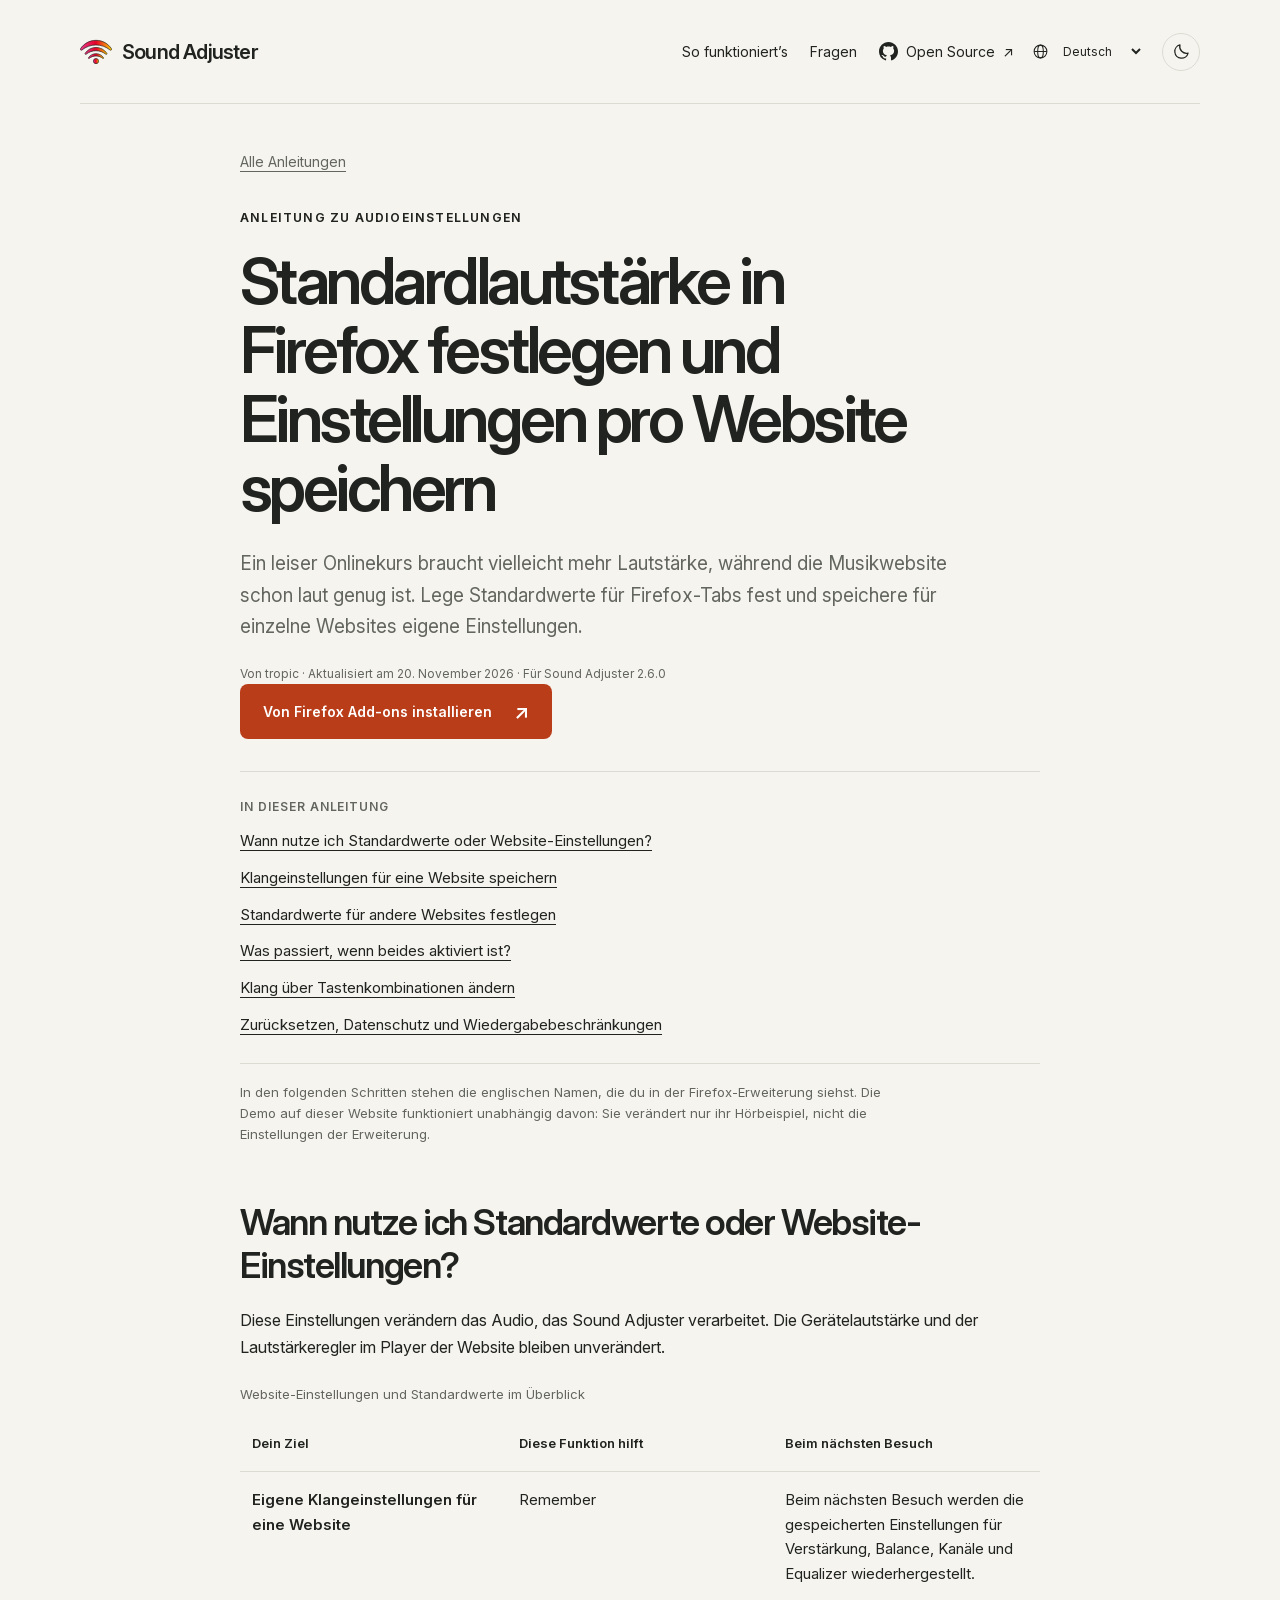
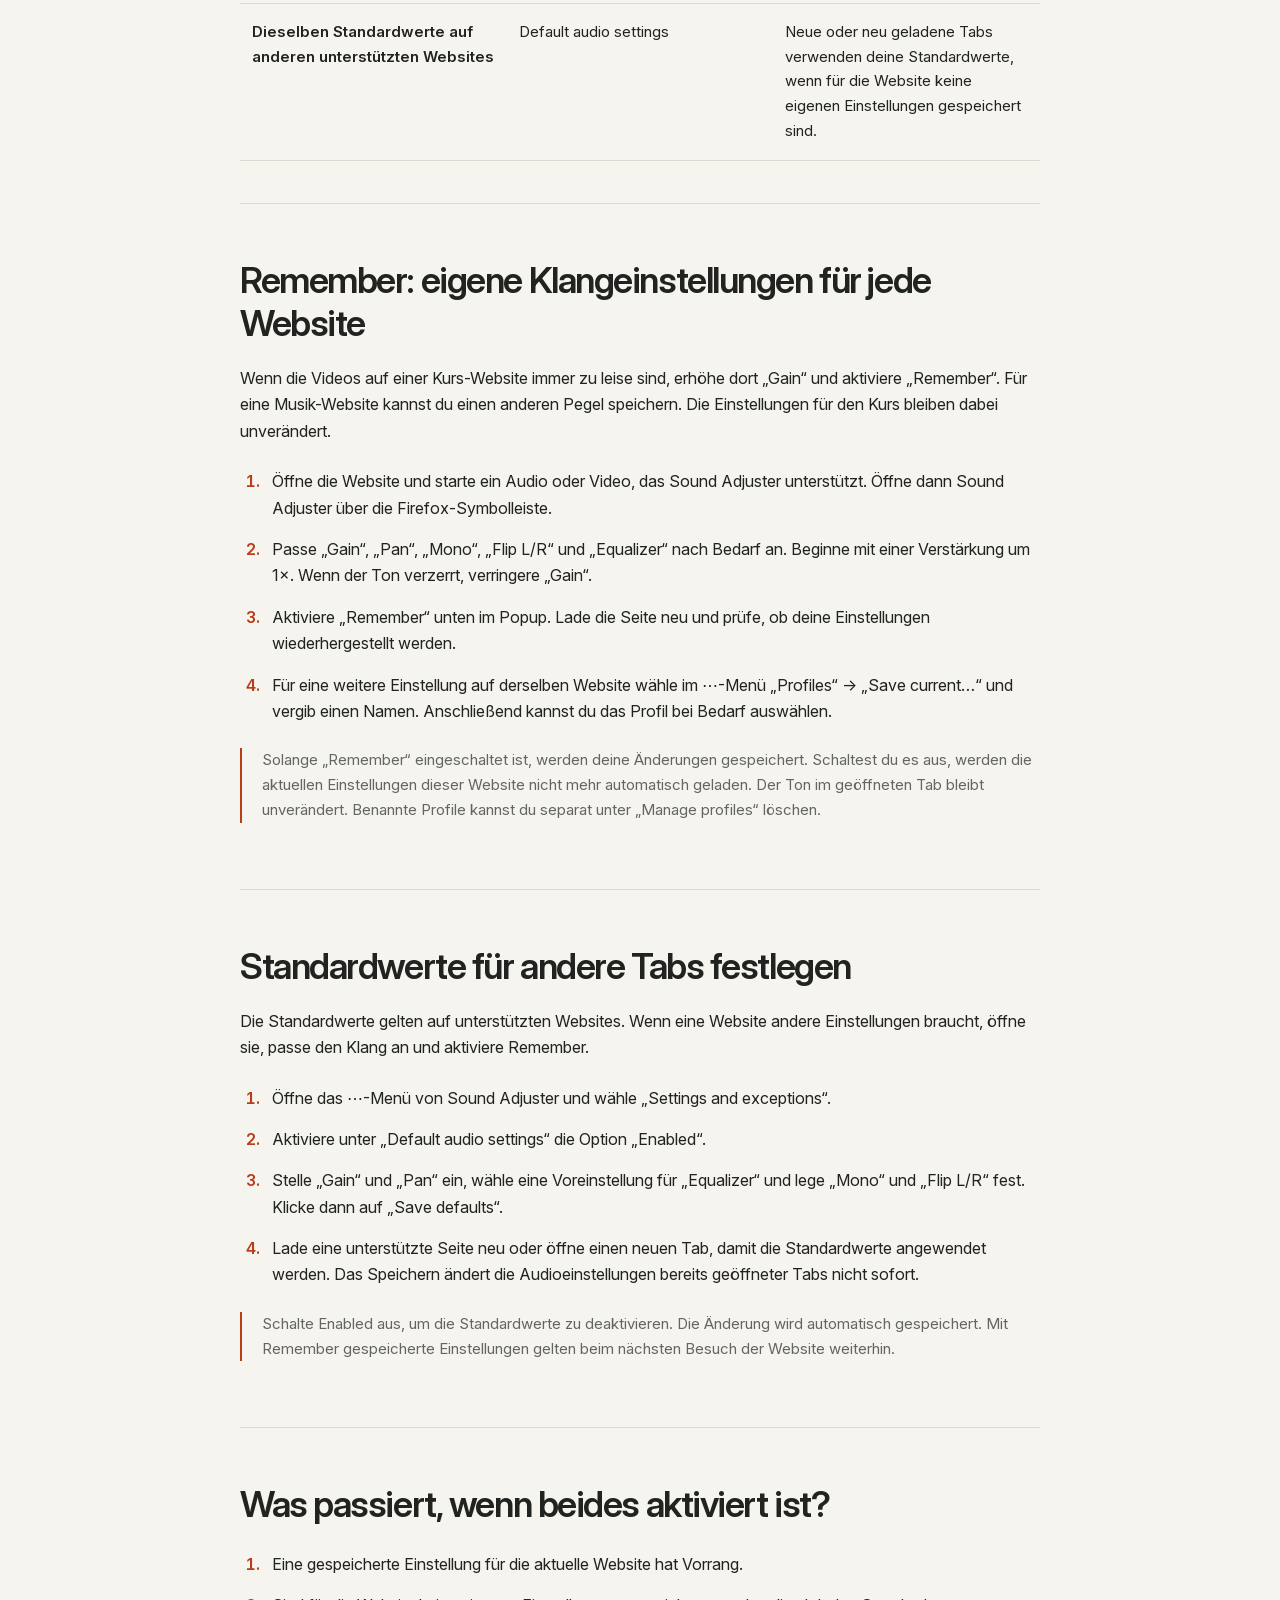
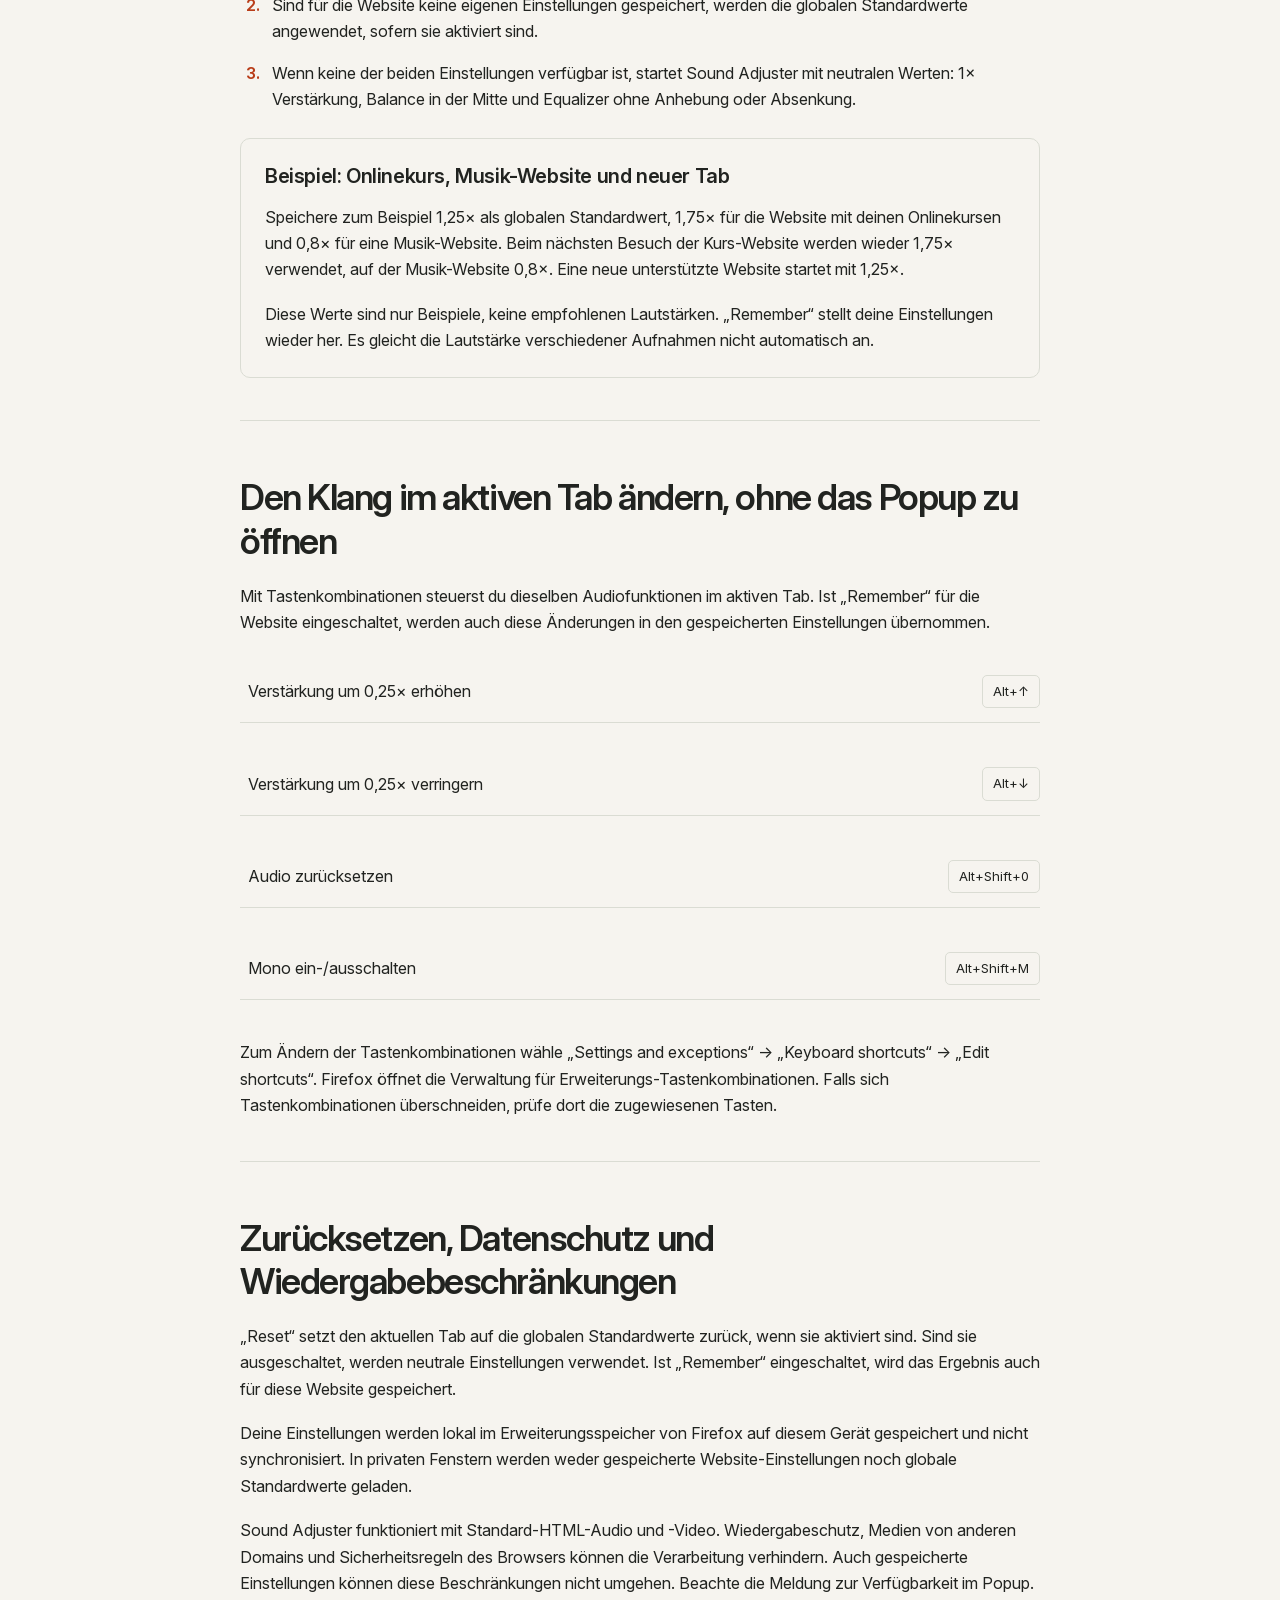
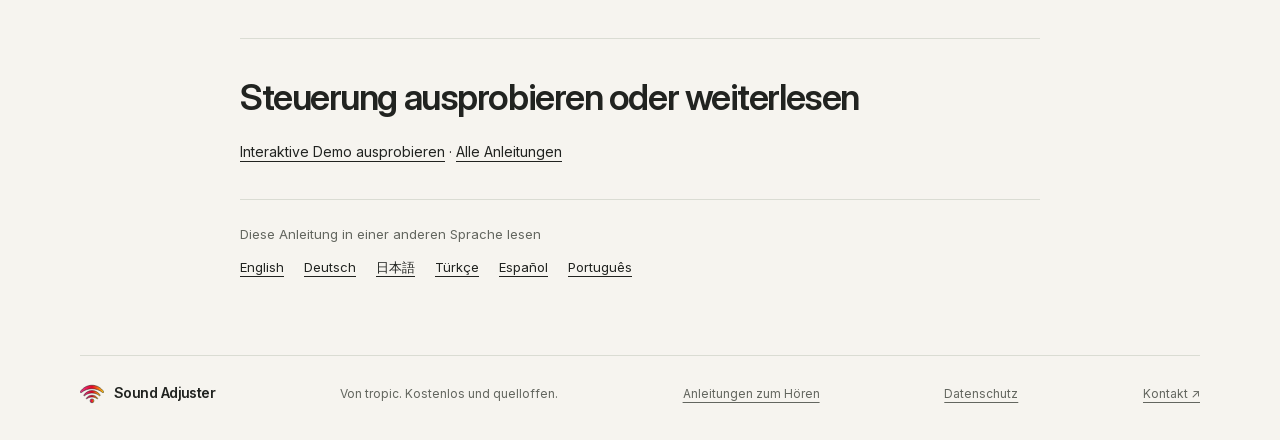
==== commit 4deee59e: "Polish multilingual site copy and distinguish guide install referrals" ====
--- a/default-audio-settings-de.html
+++ b/default-audio-settings-de.html
@@ -4,34 +4,34 @@
   <meta charset="utf-8">
   <meta name="viewport" content="width=device-width, initial-scale=1">
   <meta name="theme-color" content="#f6f4ef">
-  <title>Standardlautstärke und Klangeinstellungen pro Website in Firefox - Sound Adjuster</title>
-  <meta name="description" content="Lege eine Standardlautstärke in Firefox fest, speichere eigene Klangeinstellungen für jede Website und steuere den Klang im aktiven Tab mit den Tastenkombinationen von Sound Adjuster.">
+  <title>Standardlautstärke in Firefox einstellen | Sound Adjuster</title>
+  <meta name="description" content="Lege mit Sound Adjuster eine Standardlautstärke für Firefox-Tabs fest und speichere Lautstärke, Balance und EQ für jede Website separat.">
   <meta property="og:type" content="article">
   <meta property="og:site_name" content="Sound Adjuster">
-  <meta property="og:title" content="Standardlautstärke und Klangeinstellungen pro Website in Firefox - Sound Adjuster">
-  <meta property="og:description" content="Lege eine Standardlautstärke in Firefox fest, speichere eigene Klangeinstellungen für jede Website und steuere den Klang im aktiven Tab mit den Tastenkombinationen von Sound Adjuster.">
+  <meta property="og:title" content="Standardlautstärke in Firefox einstellen | Sound Adjuster">
+  <meta property="og:description" content="Lege mit Sound Adjuster eine Standardlautstärke für Firefox-Tabs fest und speichere Lautstärke, Balance und EQ für jede Website separat.">
   <link rel="canonical" href="https://sound-adjuster.github.io/default-audio-settings-de.html">
   <meta property="og:url" content="https://sound-adjuster.github.io/default-audio-settings-de.html">
   <meta name="twitter:card" content="summary_large_image">
   <meta property="og:image" content="https://sound-adjuster.github.io/assets/social-preview.png">
   <meta name="twitter:image" content="https://sound-adjuster.github.io/assets/social-preview.png">
-  <meta name="twitter:title" content="Standardlautstärke und Klangeinstellungen pro Website in Firefox - Sound Adjuster">
-  <meta name="twitter:description" content="Lege eine Standardlautstärke in Firefox fest, speichere eigene Klangeinstellungen für jede Website und steuere den Klang im aktiven Tab mit den Tastenkombinationen von Sound Adjuster.">
+  <meta name="twitter:title" content="Standardlautstärke in Firefox einstellen | Sound Adjuster">
+  <meta name="twitter:description" content="Lege mit Sound Adjuster eine Standardlautstärke für Firefox-Tabs fest und speichere Lautstärke, Balance und EQ für jede Website separat.">
   <link rel="icon" href="assets/icon.svg" type="image/svg+xml">
   <link rel="preload" href="assets/InterVariable.woff2" as="font" type="font/woff2" crossorigin>
   <script src="theme.js"></script>
   <link rel="stylesheet" href="styles.css?v=20261005-guide2">
-  <script src="locales.js?v=20261005-editorial1" defer></script>
+  <script src="locales.js?v=20261120-copy" defer></script>
   <script src="article-language.js?v=20261005-guide2" defer></script>
 <script type="application/ld+json">
 {
   "@context": "https://schema.org",
   "@type": "Article",
-  "headline": "Lege eine Standardlautstärke in Firefox fest oder speichere die Lautstärke für einzelne Websites.",
-  "description": "Lege eine Standardlautstärke in Firefox fest, speichere eigene Klangeinstellungen für jede Website und steuere den Klang im aktiven Tab mit den Tastenkombinationen von Sound Adjuster.",
+  "headline": "Standardlautstärke in Firefox festlegen und Einstellungen pro Website speichern",
+  "description": "Lege mit Sound Adjuster eine Standardlautstärke für Firefox-Tabs fest und speichere Lautstärke, Balance und EQ für jede Website separat.",
   "mainEntityOfPage": "https://sound-adjuster.github.io/default-audio-settings-de.html",
   "image": "https://sound-adjuster.github.io/assets/social-preview.png",
-  "dateModified": "2026-10-05",
+  "dateModified": "2026-11-20",
   "author": {
     "@type": "Person",
     "name": "tropic"
@@ -64,18 +64,20 @@
   <main id="main" class="wrap guides-page audio-guide-page">
     <a class="back-link" href="guides.html">Alle Anleitungen</a>
     <article>
-      <header><p class="eyebrow">Klangeinstellungen speichern, weniger nachregeln</p><h1>Lege eine Standardlautstärke in Firefox fest oder speichere die Lautstärke für einzelne Websites.</h1><p class="guide-intro">Wenn ein Onlinekurs leise klingt, kannst du die Lautstärke erhöhen. Auf einer Musik-Website möchtest du sie vielleicht eher senken. Sound Adjuster kann für jede Website eigene Einstellungen speichern oder unterstützte Tabs mit gemeinsamen Standardwerten starten.</p><p class="guide-byline">Von tropic · Aktualisiert am 5. Oktober 2026 · Für Sound Adjuster 2.5.1</p></header>
-      <nav class="guide-contents" aria-label="In dieser Anleitung"><p>In dieser Anleitung</p><a href="#choose-settings">Welche Einstellung passt zu dir?</a><a href="#per-site-settings">Klangeinstellungen für eine Website speichern</a><a href="#global-defaults">Standardwerte für andere Websites festlegen</a><a href="#settings-priority">Was passiert, wenn beides aktiviert ist?</a><a href="#keyboard-shortcuts">Klang über Tastenkombinationen ändern</a><a href="#reset-and-limits">Zurücksetzen, Datenschutz und Wiedergabebeschränkungen</a></nav>
+      <header><p class="eyebrow">Anleitung zu Audioeinstellungen</p><h1>Standardlautstärke in Firefox festlegen und Einstellungen pro Website speichern</h1><p class="guide-intro">Ein leiser Onlinekurs braucht vielleicht mehr Lautstärke, während die Musikwebsite schon laut genug ist. Lege Standardwerte für Firefox-Tabs fest und speichere für einzelne Websites eigene Einstellungen.</p><p class="guide-byline">Von tropic · Aktualisiert am 20. November 2026 · Für Sound Adjuster 2.6.0</p>
+        <a class="button" href="https://addons.mozilla.org/en-US/firefox/addon/sound-adjuster/?utm_source=product_site&amp;utm_medium=website&amp;utm_campaign=firefox_launch&amp;utm_content=default_audio_guide_de">Von Firefox Add-ons installieren<span aria-hidden="true">↗</span></a>
+      </header>
+      <nav class="guide-contents" aria-label="In dieser Anleitung"><p>In dieser Anleitung</p><a href="#choose-settings">Wann nutze ich Standardwerte oder Website-Einstellungen?</a><a href="#per-site-settings">Klangeinstellungen für eine Website speichern</a><a href="#global-defaults">Standardwerte für andere Websites festlegen</a><a href="#settings-priority">Was passiert, wenn beides aktiviert ist?</a><a href="#keyboard-shortcuts">Klang über Tastenkombinationen ändern</a><a href="#reset-and-limits">Zurücksetzen, Datenschutz und Wiedergabebeschränkungen</a></nav>
       <p class="guide-ui-note">In den folgenden Schritten stehen die englischen Namen, die du in der Firefox-Erweiterung siehst. Die Demo auf dieser Website funktioniert unabhängig davon: Sie verändert nur ihr Hörbeispiel, nicht die Einstellungen der Erweiterung.</p>
-      <section class="listening-guide" id="choose-settings" aria-labelledby="choose-title"><h2 id="choose-title">Welche Einstellung passt zu dir?</h2><p>Diese Einstellungen verändern das Audio, das Sound Adjuster verarbeitet. Die Gerätelautstärke und der Lautstärkeregler im Player der Website bleiben unverändert.</p>
-        <div class="guide-table-wrap"><table class="settings-comparison"><caption>Zwei Möglichkeiten, deine Klangeinstellungen zu speichern</caption><thead><tr><th scope="col">Dein Ziel</th><th scope="col">Diese Funktion hilft</th><th scope="col">Beim nächsten Besuch</th></tr></thead><tbody><tr><th scope="row">Eigene Klangeinstellungen für eine Website</th><td translate="no" lang="en">Remember</td><td>Beim nächsten Besuch werden die gespeicherten Einstellungen für Verstärkung, Balance, Kanäle und Equalizer wiederhergestellt.</td></tr><tr><th scope="row">Gemeinsame Standardwerte für andere unterstützte Websites</th><td translate="no" lang="en">Default audio settings</td><td>Neue oder neu geladene Tabs verwenden deine Standardwerte, wenn für die Website keine eigenen Einstellungen gespeichert sind.</td></tr></tbody></table></div>
+      <section class="listening-guide" id="choose-settings" aria-labelledby="choose-title"><h2 id="choose-title">Wann nutze ich Standardwerte oder Website-Einstellungen?</h2><p>Diese Einstellungen verändern das Audio, das Sound Adjuster verarbeitet. Die Gerätelautstärke und der Lautstärkeregler im Player der Website bleiben unverändert.</p>
+        <div class="guide-table-wrap"><table class="settings-comparison"><caption>Website-Einstellungen und Standardwerte im Überblick</caption><thead><tr><th scope="col">Dein Ziel</th><th scope="col">Diese Funktion hilft</th><th scope="col">Beim nächsten Besuch</th></tr></thead><tbody><tr><th scope="row">Eigene Klangeinstellungen für eine Website</th><td translate="no" lang="en">Remember</td><td>Beim nächsten Besuch werden die gespeicherten Einstellungen für Verstärkung, Balance, Kanäle und Equalizer wiederhergestellt.</td></tr><tr><th scope="row">Dieselben Standardwerte auf anderen unterstützten Websites</th><td translate="no" lang="en">Default audio settings</td><td>Neue oder neu geladene Tabs verwenden deine Standardwerte, wenn für die Website keine eigenen Einstellungen gespeichert sind.</td></tr></tbody></table></div>
       </section>
       <section class="listening-guide" id="per-site-settings" aria-labelledby="per-site-title"><h2 id="per-site-title">Remember: eigene Klangeinstellungen für jede Website</h2><p>Wenn die Videos auf einer Kurs-Website immer zu leise sind, erhöhe dort „Gain“ und aktiviere „Remember“. Für eine Musik-Website kannst du einen anderen Pegel speichern. Die Einstellungen für den Kurs bleiben dabei unverändert.</p><ol><li>Öffne die Website und starte ein Audio oder Video, das Sound Adjuster unterstützt. Öffne dann Sound Adjuster über die Firefox-Symbolleiste.</li><li>Passe „Gain“, „Pan“, „Mono“, „Flip L/R“ und „Equalizer“ nach Bedarf an. Beginne mit einer Verstärkung um 1×. Wenn der Ton verzerrt, verringere „Gain“.</li><li>Aktiviere „Remember“ unten im Popup. Lade die Seite neu und prüfe, ob deine Einstellungen wiederhergestellt werden.</li><li>Für eine weitere Einstellung auf derselben Website wähle im ⋯-Menü „Profiles“ → „Save current…“ und vergib einen Namen. Anschließend kannst du das Profil bei Bedarf auswählen.</li></ol><p class="guide-note">Solange „Remember“ eingeschaltet ist, werden deine Änderungen gespeichert. Schaltest du es aus, werden die aktuellen Einstellungen dieser Website nicht mehr automatisch geladen. Der Ton im geöffneten Tab bleibt unverändert. Benannte Profile kannst du separat unter „Manage profiles“ löschen.</p></section>
-      <section class="listening-guide" id="global-defaults" aria-labelledby="global-title"><h2 id="global-title">Default audio settings: Standardwerte für andere Tabs</h2><p>Mit globalen Standardwerten legst du fest, mit welchen Klangeinstellungen unterstützte Websites starten. Für einzelne Websites kannst du trotzdem abweichende Einstellungen speichern.</p><ol><li>Öffne das ⋯-Menü von Sound Adjuster und wähle „Settings and exceptions“.</li><li>Aktiviere unter „Default audio settings“ die Option „Enabled“.</li><li>Stelle „Gain“ und „Pan“ ein, wähle eine Voreinstellung für „Equalizer“ und lege „Mono“ und „Flip L/R“ fest. Klicke dann auf „Save defaults“.</li><li>Lade eine unterstützte Seite neu oder öffne einen neuen Tab, damit die Standardwerte angewendet werden. Das Speichern ändert die Audioeinstellungen bereits geöffneter Tabs nicht sofort.</li></ol><p class="guide-note">Wenn du die Standardwerte nicht mehr verwenden möchtest, schalte „Enabled“ aus und speichere erneut. Das gilt für Seiten, die du danach öffnest oder neu lädst. Gespeicherte Website-Einstellungen werden dadurch nicht gelöscht.</p></section>
+      <section class="listening-guide" id="global-defaults" aria-labelledby="global-title"><h2 id="global-title">Standardwerte für andere Tabs festlegen</h2><p>Die Standardwerte gelten auf unterstützten Websites. Wenn eine Website andere Einstellungen braucht, öffne sie, passe den Klang an und aktiviere Remember.</p><ol><li>Öffne das ⋯-Menü von Sound Adjuster und wähle „Settings and exceptions“.</li><li>Aktiviere unter „Default audio settings“ die Option „Enabled“.</li><li>Stelle „Gain“ und „Pan“ ein, wähle eine Voreinstellung für „Equalizer“ und lege „Mono“ und „Flip L/R“ fest. Klicke dann auf „Save defaults“.</li><li>Lade eine unterstützte Seite neu oder öffne einen neuen Tab, damit die Standardwerte angewendet werden. Das Speichern ändert die Audioeinstellungen bereits geöffneter Tabs nicht sofort.</li></ol><p class="guide-note">Schalte Enabled aus, um die Standardwerte zu deaktivieren. Die Änderung wird automatisch gespeichert. Mit Remember gespeicherte Einstellungen gelten beim nächsten Besuch der Website weiterhin.</p></section>
       <section class="listening-guide" id="settings-priority" aria-labelledby="priority-title"><h2 id="priority-title">Was passiert, wenn beides aktiviert ist?</h2><ol class="settings-priority"><li>Eine gespeicherte Einstellung für die aktuelle Website hat Vorrang.</li><li>Sind für die Website keine eigenen Einstellungen gespeichert, werden die globalen Standardwerte angewendet, sofern sie aktiviert sind.</li><li>Wenn keine der beiden Einstellungen verfügbar ist, startet Sound Adjuster mit neutralen Werten: 1× Verstärkung, Balance in der Mitte und Equalizer ohne Anhebung oder Absenkung.</li></ol><div class="guide-example"><h3>Beispiel: Onlinekurs, Musik-Website und neuer Tab</h3><p>Speichere zum Beispiel 1,25× als globalen Standardwert, 1,75× für die Website mit deinen Onlinekursen und 0,8× für eine Musik-Website. Beim nächsten Besuch der Kurs-Website werden wieder 1,75× verwendet, auf der Musik-Website 0,8×. Eine neue unterstützte Website startet mit 1,25×.</p><p>Diese Werte sind nur Beispiele, keine empfohlenen Lautstärken. „Remember“ stellt deine Einstellungen wieder her. Es gleicht die Lautstärke verschiedener Aufnahmen nicht automatisch an.</p></div></section>
       <section class="listening-guide" id="keyboard-shortcuts" aria-labelledby="shortcuts-title"><h2 id="shortcuts-title">Den Klang im aktiven Tab ändern, ohne das Popup zu öffnen</h2><p>Mit Tastenkombinationen steuerst du dieselben Audiofunktionen im aktiven Tab. Ist „Remember“ für die Website eingeschaltet, werden auch diese Änderungen in den gespeicherten Einstellungen übernommen.</p><ul class="guide-shortcuts"><li><span>Verstärkung um 0,25× erhöhen</span><kbd>Alt+↑</kbd></li><li><span>Verstärkung um 0,25× verringern</span><kbd>Alt+↓</kbd></li><li><span>Audio zurücksetzen</span><kbd>Alt+Shift+0</kbd></li><li><span>Mono ein-/ausschalten</span><kbd>Alt+Shift+M</kbd></li></ul><p>Zum Ändern der Tastenkombinationen wähle „Settings and exceptions“ → „Keyboard shortcuts“ → „Edit shortcuts“. Firefox öffnet die Verwaltung für Erweiterungs-Tastenkombinationen. Falls sich Tastenkombinationen überschneiden, prüfe dort die zugewiesenen Tasten.</p></section>
       <section class="listening-guide" id="reset-and-limits" aria-labelledby="reset-title"><h2 id="reset-title">Zurücksetzen, Datenschutz und Wiedergabebeschränkungen</h2><p>„Reset“ setzt den aktuellen Tab auf die globalen Standardwerte zurück, wenn sie aktiviert sind. Sind sie ausgeschaltet, werden neutrale Einstellungen verwendet. Ist „Remember“ eingeschaltet, wird das Ergebnis auch für diese Website gespeichert.</p><p>Deine Einstellungen werden lokal im Erweiterungsspeicher von Firefox auf diesem Gerät gespeichert und nicht synchronisiert. In privaten Fenstern werden weder gespeicherte Website-Einstellungen noch globale Standardwerte geladen.</p><p>Sound Adjuster funktioniert mit Standard-HTML-Audio und -Video. Wiedergabeschutz, Medien von anderen Domains und Sicherheitsregeln des Browsers können die Verarbeitung verhindern. Auch gespeicherte Einstellungen können diese Beschränkungen nicht umgehen. Beachte die Meldung zur Verfügbarkeit im Popup.</p></section>
-      <section class="guide-support"><h2>Einmal einstellen. Bei Bedarf anpassen.</h2><a class="button" href="https://addons.mozilla.org/en-US/firefox/addon/sound-adjuster/?utm_source=product_site&amp;utm_medium=website&amp;utm_campaign=firefox_launch&amp;utm_content=default_audio_guide">Von Firefox Add-ons installieren<span aria-hidden="true">↗</span></a><p><a href="./#demo">Interaktive Demo ausprobieren</a> · <a href="guides.html">Alle Anleitungen</a></p></section>
+      <section class="guide-support"><h2>Steuerung ausprobieren oder weiterlesen</h2><p><a href="./#demo">Interaktive Demo ausprobieren</a> · <a href="guides.html">Alle Anleitungen</a></p></section>
     </article>
     <nav class="article-language-links" aria-label="Diese Anleitung in einer anderen Sprache lesen"><p>Diese Anleitung in einer anderen Sprache lesen</p><a href="default-audio-settings.html" lang="en" hreflang="en">English</a><a href="default-audio-settings-de.html" lang="de" hreflang="de">Deutsch</a><a href="default-audio-settings-ja.html" lang="ja" hreflang="ja">日本語</a><a href="default-audio-settings-tr.html" lang="tr" hreflang="tr">Türkçe</a><a href="default-audio-settings-es.html" lang="es" hreflang="es">Español</a><a href="default-audio-settings-pt.html" lang="pt-PT" hreflang="pt-PT">Português</a></nav>
   </main>
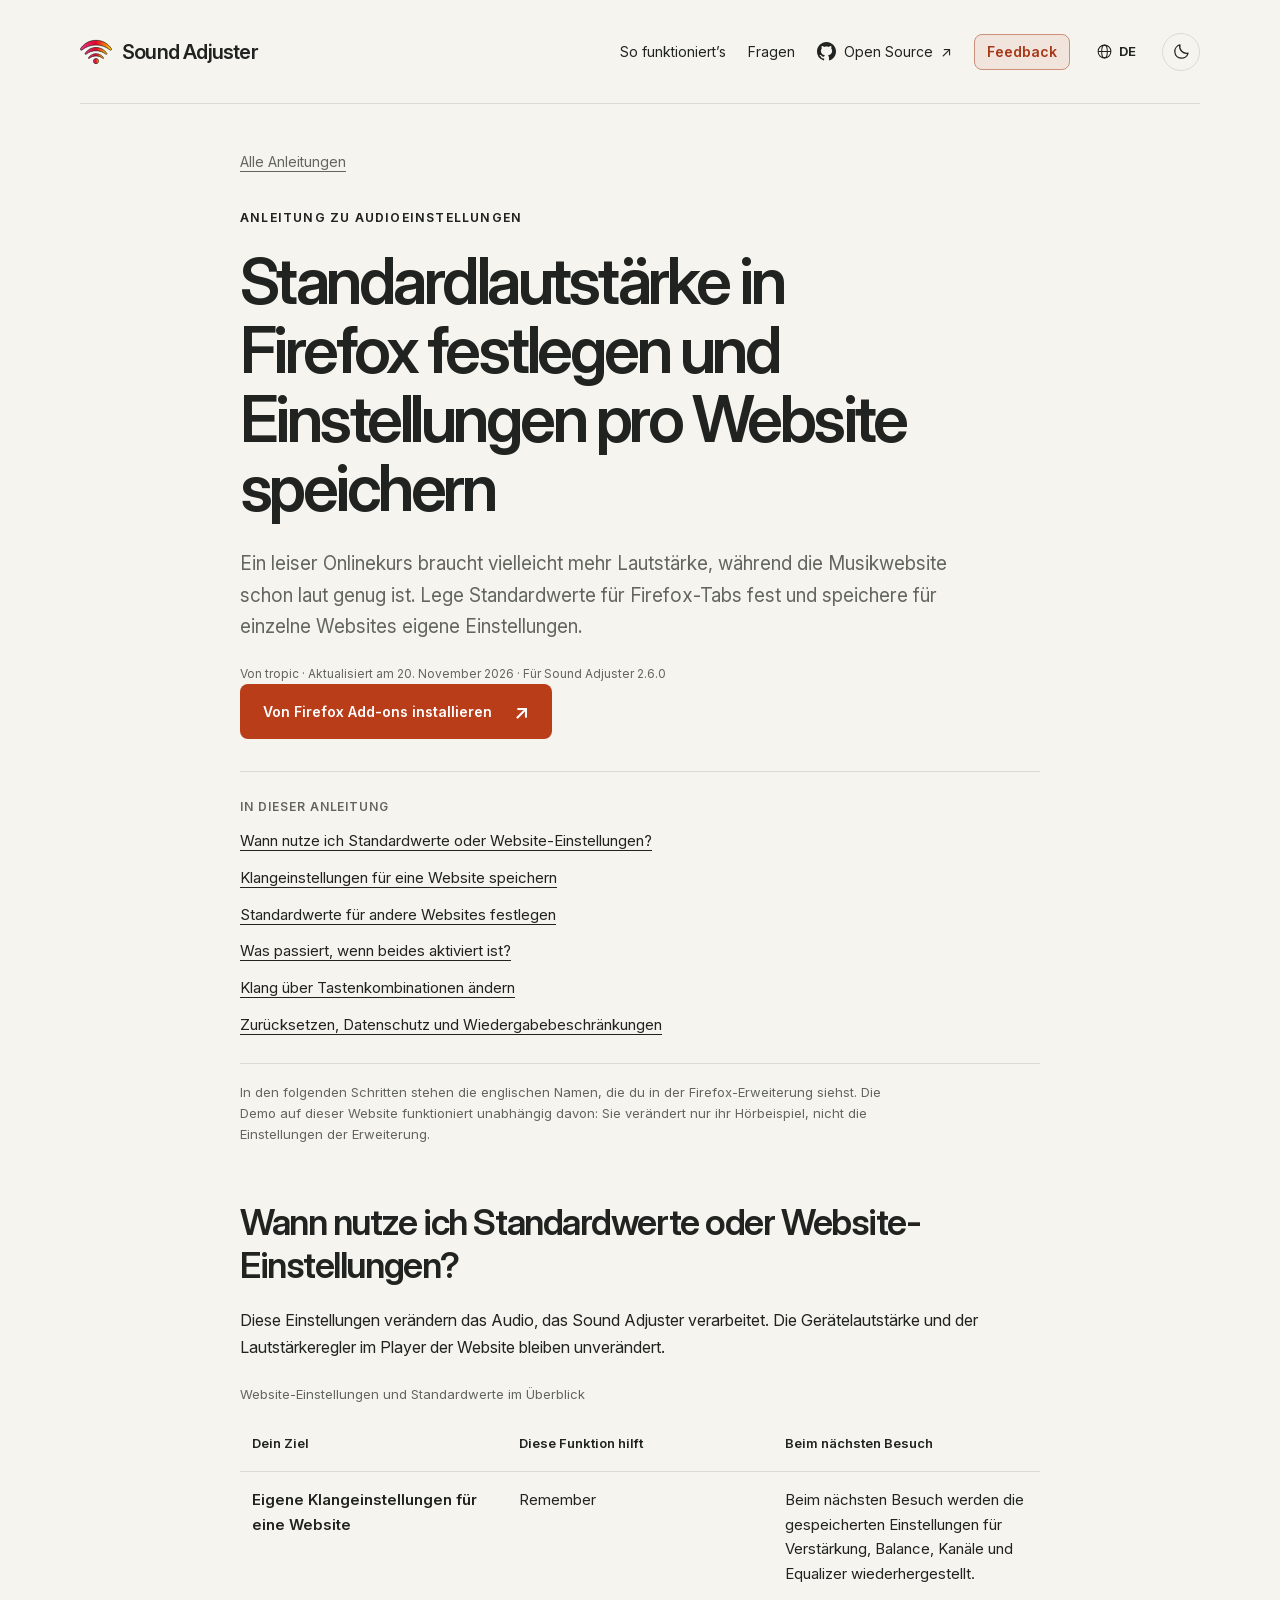
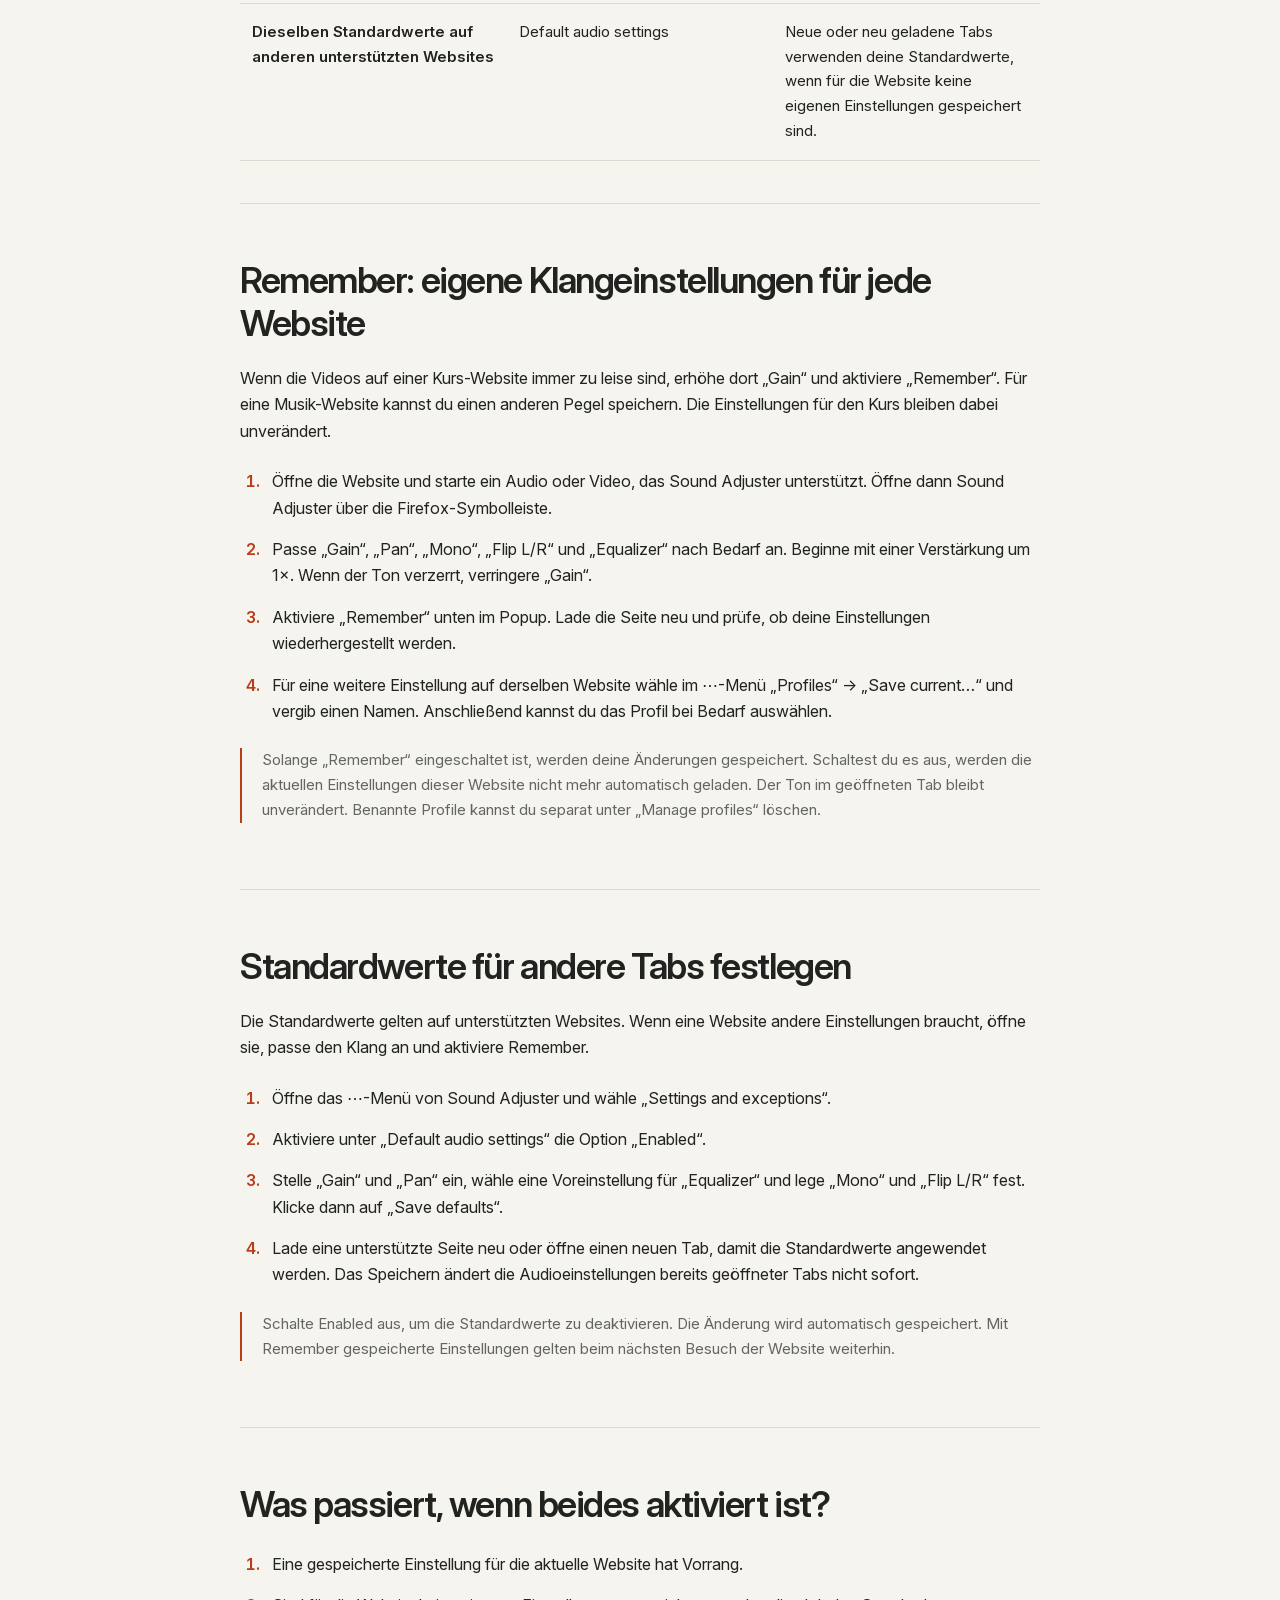
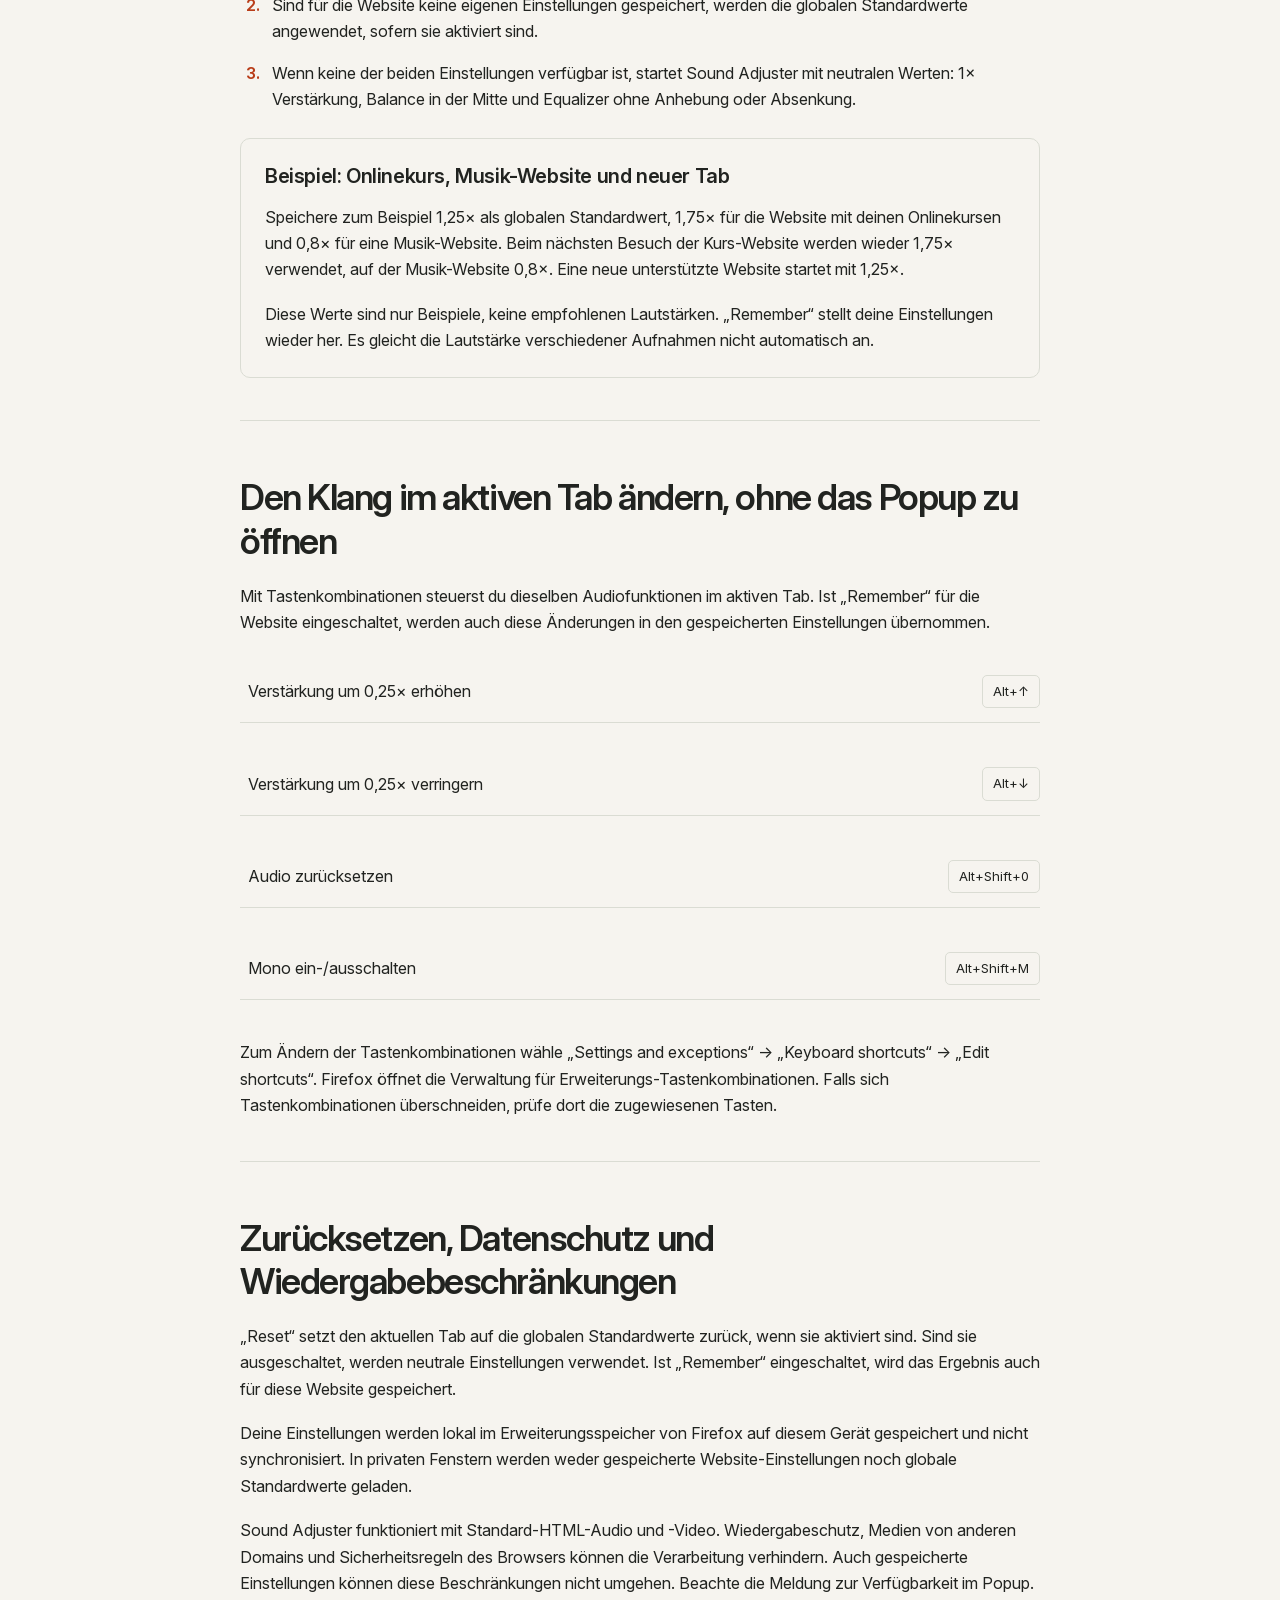
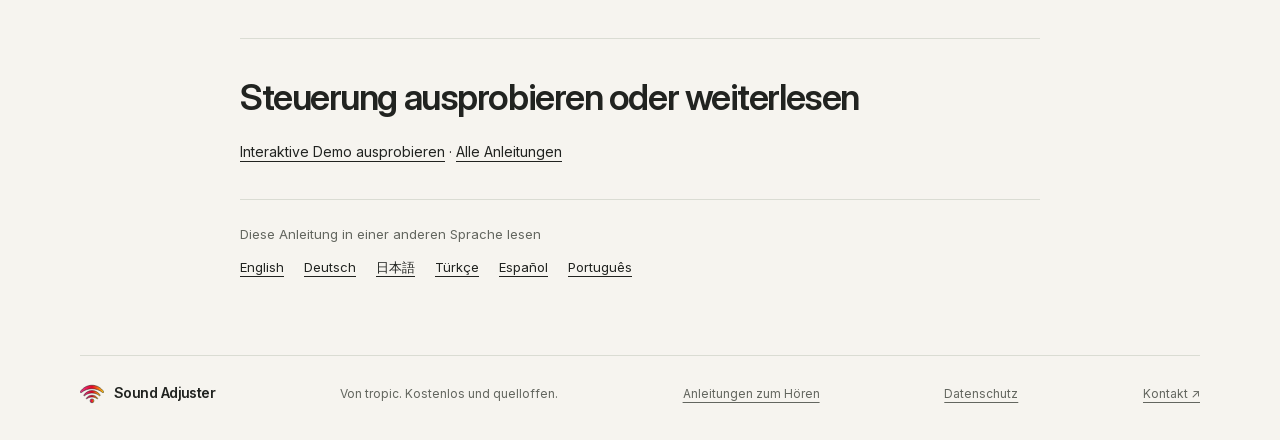
==== commit af243d8a: "Add anonymous website feedback and compact language picker" ====
--- a/default-audio-settings-de.html
+++ b/default-audio-settings-de.html
@@ -20,9 +20,9 @@
   <link rel="icon" href="assets/icon.svg" type="image/svg+xml">
   <link rel="preload" href="assets/InterVariable.woff2" as="font" type="font/woff2" crossorigin>
   <script src="theme.js"></script>
-  <link rel="stylesheet" href="styles.css?v=20261005-guide2">
-  <script src="locales.js?v=20261120-copy" defer></script>
-  <script src="article-language.js?v=20261005-guide2" defer></script>
+  <link rel="stylesheet" href="styles.css?v=20261122-feedback">
+  <script src="locales.js?v=20261122-feedback-ip" defer></script>
+  <script src="article-language.js?v=20261122-feedback" defer></script>
 <script type="application/ld+json">
 {
   "@context": "https://schema.org",
@@ -56,7 +56,7 @@
   <header class="site-header wrap">
     <a class="brand" href="./" aria-label="Sound Adjuster Startseite"><img src="assets/icon.svg" width="32" height="32" alt=""><span>Sound Adjuster</span></a>
     <div class="header-actions">
-      <nav aria-label="Hauptnavigation"><a class="nav-how" href="./#features">So funktioniert’s</a><a class="nav-questions" href="./#questions">Fragen</a><a class="source-link" href="https://github.com/tropicaddons/sound-adjuster" aria-label="Quellcode auf GitHub"><span class="github-mark" aria-hidden="true"></span><span class="source-label">Open Source</span><span aria-hidden="true">↗</span></a></nav>
+      <nav aria-label="Hauptnavigation"><a class="nav-how" href="./#features">So funktioniert’s</a><a class="nav-questions" href="./#questions">Fragen</a><a class="source-link" href="https://github.com/tropicaddons/sound-adjuster" aria-label="Quellcode auf GitHub"><span class="github-mark" aria-hidden="true"></span><span class="source-label">Open Source</span><span aria-hidden="true">↗</span></a><a class="nav-feedback" href="feedback.html">Feedback</a></nav>
       <label class="language-picker"><span class="visually-hidden">Sprache</span><svg width="17" height="17" viewbox="0 0 24 24" fill="none" stroke="currentColor" stroke-width="1.5" aria-hidden="true"><circle cx="12" cy="12" r="9"></circle><ellipse cx="12" cy="12" rx="4" ry="9"></ellipse><path d="M3 12h18"></path></svg><select id="site-language" aria-label="Sprache"><option value="en" lang="en">English</option><option value="de" lang="de" selected>Deutsch</option><option value="ja" lang="ja">日本語</option><option value="tr" lang="tr">Türkçe</option><option value="es" lang="es">Español</option><option value="pt" lang="pt">Português</option></select></label>
       <button class="theme-toggle" id="theme-toggle" type="button" aria-label="Dunkles Design" aria-pressed="false" title="Design wechseln"><svg class="moon-icon" viewbox="0 0 24 24" width="19" height="19" fill="none" stroke="currentColor" stroke-width="1.6" stroke-linecap="round" stroke-linejoin="round" aria-hidden="true"><path d="M20.3 14A8.5 8.5 0 0 1 10 3.7 8.5 8.5 0 1 0 20.3 14Z"></path></svg><svg class="sun-icon" viewbox="0 0 24 24" width="19" height="19" fill="none" stroke="currentColor" stroke-width="1.6" stroke-linecap="round" aria-hidden="true"><circle cx="12" cy="12" r="4"></circle><path d="M12 2v2m0 16v2M2 12h2m16 0h2M5 5l1.4 1.4m11.2 11.2L19 19M5 19l1.4-1.4M17.6 6.4 19 5"></path></svg></button>
     </div>
--- a/styles.css
+++ b/styles.css
@@ -101,3 +101,127 @@
 .article-language-links p{flex-basis:100%;color:var(--muted)}
 @media(max-width:800px){.saved-sound-examples{grid-template-columns:1fr}}
 @media(max-width:580px){.saved-sound-summary{grid-column:1}.remember-content:has(.saved-sound-summary) h2{grid-row:auto}.saved-sound-examples{grid-template-columns:repeat(2,minmax(0,1fr));gap:10px}.saved-sound-examples>div{padding:14px}.guide-example{padding:18px}.guide-shortcuts li{gap:12px}}
+
+
+/* Keep the native language menu while showing a compact code in the header. */
+.site-header .language-picker[data-language-code] {
+  position: relative;
+  justify-content: center;
+  inline-size: 56px;
+  min-block-size: 44px;
+  border-radius: 8px;
+}
+.site-header .language-picker[data-language-code]::after {
+  content: attr(data-language-code);
+  font-size: 13px;
+  font-weight: 650;
+}
+.site-header .language-picker[data-language-code]:hover { background: var(--soft); }
+.site-header .language-picker[data-language-code]:focus-within { outline: 2px solid var(--accent); outline-offset: 3px; }
+.site-header .language-picker[data-language-code] select {
+  position: absolute;
+  inset: 0;
+  width: 100%;
+  height: 100%;
+  max-width: none;
+  opacity: 0;
+}
+.site-header nav a.nav-feedback {
+  display: inline-flex;
+  align-items: center;
+  min-height: 36px;
+  padding: 5px 12px;
+  border: 1px solid color-mix(in srgb, var(--accent) 48%, var(--line));
+  border-radius: 8px;
+  background: color-mix(in srgb, var(--accent) 9%, var(--paper));
+  color: #a63718;
+  font-weight: 600;
+  white-space: nowrap;
+}
+.site-header nav a.nav-feedback:hover {
+  border-color: var(--accent);
+  background: color-mix(in srgb, var(--accent) 16%, var(--paper));
+  text-decoration: none;
+}
+:root[data-theme="dark"] .site-header nav a.nav-feedback { color: var(--accent); }
+@media (max-width: 950px) {
+  .site-header nav:has(.nav-feedback) .source-label,
+  .site-header nav:has(.nav-feedback) .source-link > span:last-child { display: none; }
+  .site-header nav:has(.nav-feedback) .source-link { min-width: 32px; min-height: 36px; justify-content: center; }
+}
+@media (max-width: 700px) {
+  .site-header:has(.nav-feedback) {
+    display: grid;
+    grid-template-columns: minmax(0, 1fr) auto;
+    gap: 6px 16px;
+    padding-block: 13px;
+    min-height: 106px;
+  }
+  .site-header:has(.nav-feedback) > .brand { grid-area: 1 / 1; }
+  .site-header:has(.nav-feedback) .header-actions { display: contents; }
+  .site-header:has(.nav-feedback) .theme-toggle { grid-area: 1 / 2; justify-self: end; }
+  .site-header:has(.nav-feedback) nav { grid-area: 2 / 1; }
+  .site-header:has(.nav-feedback) .language-picker { grid-area: 2 / 2; justify-self: end; }
+  .site-header nav:has(.nav-feedback) .nav-how { display: none; }
+  .site-header nav:has(.nav-feedback) .source-link { min-height: 44px; }
+  .site-header nav a.nav-feedback { min-height: 44px; padding-inline: 10px; }
+}
+
+.feedback-page {
+  display: grid;
+  grid-template-columns: minmax(0, .9fr) minmax(0, 1.1fr);
+  gap: clamp(32px, 6vw, 76px);
+  padding-block: clamp(44px, 8vw, 108px);
+}
+.feedback-page h1 { font-size: clamp(42px, 6vw, 74px); line-height: 1.04; letter-spacing: -.04em; }
+.feedback-intro { max-width: 36ch; margin-top: 16px; color: var(--muted); font-size: 18px; }
+.feedback-issues { display: inline-block; margin-top: 24px; font-size: 14px; font-weight: 600; }
+.feedback-issues:hover { color: var(--accent); }
+.feedback-panel {
+  min-width: 0;
+  padding: clamp(20px, 3vw, 34px);
+  border: 1px solid var(--line);
+  border-radius: 16px;
+  background: var(--soft);
+}
+.feedback-panel fieldset { min-width: 0; margin: 0 0 25px; padding: 0; border: 0; }
+.feedback-panel legend, .feedback-label { padding: 0; font-size: 14px; font-weight: 650; }
+.feedback-options { display: flex; flex-wrap: wrap; gap: 8px; margin-top: 10px; }
+.feedback-option {
+  display: inline-flex;
+  align-items: center;
+  gap: 8px;
+  min-height: 44px;
+  padding: 8px 12px;
+  border: 1px solid var(--line);
+  border-radius: 8px;
+  background: var(--panel);
+  font-size: 13px;
+  cursor: pointer;
+}
+.feedback-option:has(:checked) { border-color: var(--accent); }
+.feedback-option input { margin: 0; accent-color: var(--accent); }
+.feedback-label { display: block; margin-bottom: 8px; }
+.feedback-panel textarea {
+  display: block;
+  width: 100%;
+  min-height: 136px;
+  padding: 12px;
+  border: 1px solid var(--line);
+  border-radius: 8px;
+  background: var(--panel);
+  color: var(--ink);
+  font: inherit;
+  resize: vertical;
+}
+.feedback-panel textarea::placeholder { color: var(--muted); }
+.feedback-panel textarea:focus-visible { outline: 2px solid var(--accent); outline-offset: 3px; }
+.feedback-panel textarea[aria-invalid="true"] { border-color: var(--accent); }
+.feedback-privacy { margin-top: 14px; color: var(--muted); font-size: 13px; }
+.feedback-privacy strong { color: var(--ink); }
+.feedback-panel .button { margin-top: 20px; border: 0; min-height: 48px; }
+.feedback-status { margin-top: 10px; color: var(--muted); font-size: 14px; }
+.feedback-status:empty { margin: 0; }
+@media (max-width: 800px) {
+  .feedback-page { max-width: 620px; grid-template-columns: minmax(0, 1fr); }
+}
